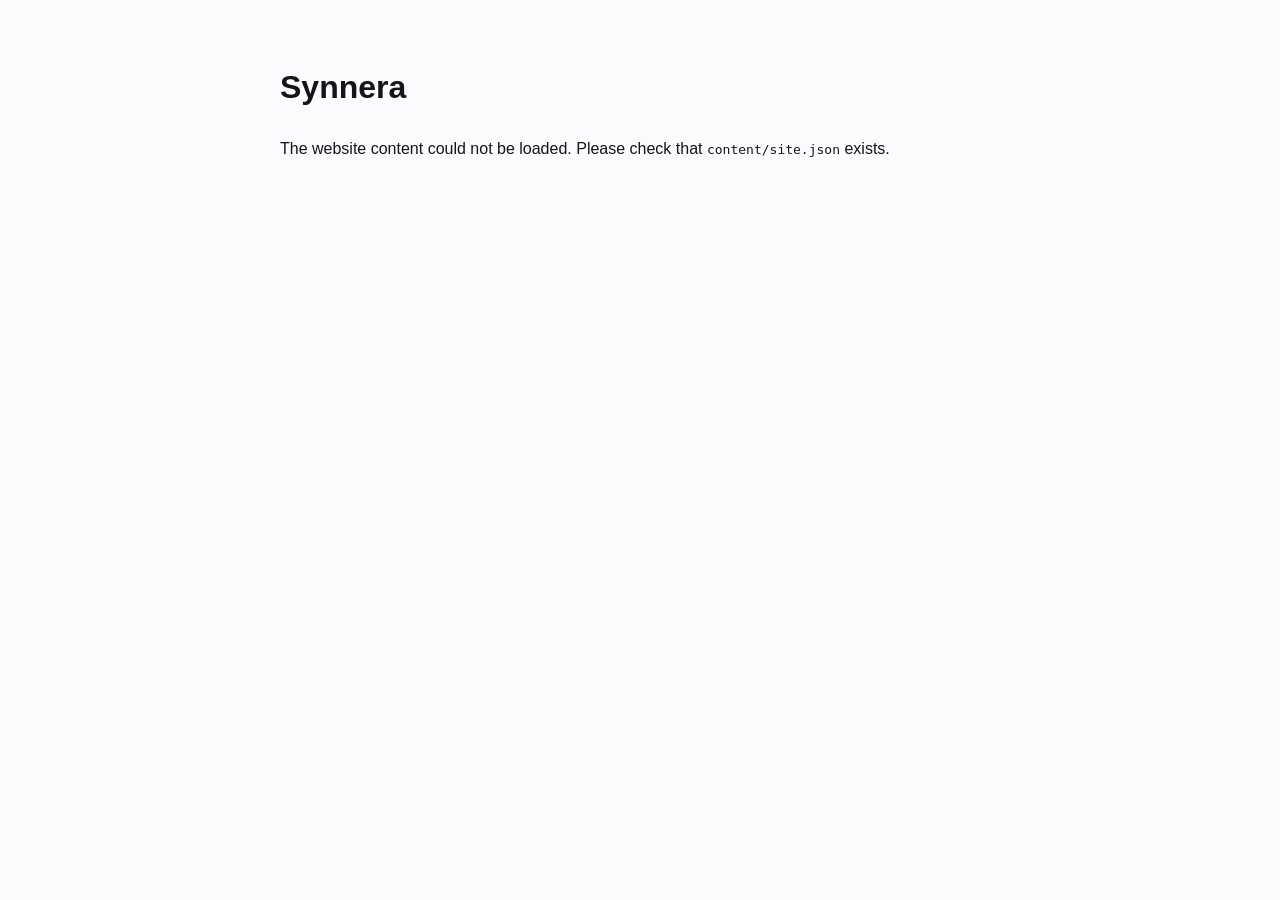
==== index.html @ 43e678e1 "Add files via upload" ====
<!doctype html>
<html lang="en">
<head>
  <meta charset="utf-8">
  <meta name="viewport" content="width=device-width,initial-scale=1">
  <meta name="theme-color" content="#330066">
  <meta name="description" content="Synnera Mattress LLP manufactures foam, memory foam, HR foam, latex, pocket spring and orthopedic mattresses in Rajkot, Gujarat.">
  <title>Synnera | Mattress Manufacturer in India</title>
  <link rel="icon" href="/assets/synnera-logo.png">
  <link rel="preconnect" href="https://fonts.googleapis.com">
  <link rel="preconnect" href="https://fonts.gstatic.com" crossorigin>
  <link href="https://fonts.googleapis.com/css2?family=DM+Sans:wght@400;500;600;700&family=Manrope:wght@500;600;700;800&display=swap" rel="stylesheet">
  <link rel="stylesheet" href="/styles.css">
</head>
<body>
  <div id="app">
    <div class="loading"><span></span><span></span><span></span></div>
  </div>
  <script src="/app.js"></script>
  <script>
    if (window.netlifyIdentity) {
      window.netlifyIdentity.on("init", function(user) {
        if (!user) {
          window.netlifyIdentity.on("login", function() {
            document.location.href = "/admin/";
          });
        }
      });
    }
  </script>
  <script src="https://identity.netlify.com/v1/netlify-identity-widget.js"></script>
</body>
</html>
---- styles.css ----
:root{--purple:#330066;--gold:#f4a126;--ink:#17131d;--muted:#6e6875;--paper:#fbfafc;--line:#e9e4ed;--white:#fff;--shadow:0 18px 60px rgba(31,14,52,.12);--radius:26px}
*{box-sizing:border-box}html{scroll-behavior:smooth}body{margin:0;background:var(--paper);color:var(--ink);font-family:"DM Sans",sans-serif;line-height:1.65}a{color:inherit;text-decoration:none}img{display:block;max-width:100%}.container{width:min(1180px,calc(100% - 40px));margin:auto}.loading{min-height:100vh;display:grid;place-content:center;grid-auto-flow:column;gap:8px}.loading span{width:8px;height:8px;border-radius:50%;background:var(--purple);animation:b 1s infinite alternate}.loading span:nth-child(2){animation-delay:.15s}.loading span:nth-child(3){animation-delay:.3s}@keyframes b{to{transform:translateY(-9px);opacity:.45}}
.nav{position:fixed;z-index:20;top:0;left:0;right:0;background:rgba(251,250,252,.78);backdrop-filter:blur(18px);border-bottom:1px solid rgba(51,0,102,.08)}.nav-inner{height:82px;display:flex;align-items:center;justify-content:space-between;gap:24px}.logo{width:176px;height:auto}.nav-links{display:flex;align-items:center;gap:27px;font-size:14px;font-weight:600}.nav-links a{color:#403946}.nav-links a:hover{color:var(--purple)}.nav-cta{background:var(--purple);color:#fff!important;padding:12px 18px;border-radius:999px}.menu{display:none;border:0;background:none;font-size:26px}
.hero{padding:150px 0 80px;position:relative;overflow:hidden;background:radial-gradient(circle at 78% 30%,rgba(244,161,38,.16),transparent 30%),linear-gradient(135deg,#fff 0%,#f7f2fb 100%)}.hero-grid{display:grid;grid-template-columns:1.02fr .98fr;gap:60px;align-items:center}.eyebrow{text-transform:uppercase;letter-spacing:.16em;font-size:12px;font-weight:800;color:var(--purple);margin-bottom:14px}.hero h1{font-family:Manrope,sans-serif;font-size:clamp(52px,7vw,88px);line-height:.98;letter-spacing:-.055em;margin:0 0 20px;color:var(--purple)}.hero h1::after{content:"";display:block;width:92px;height:5px;background:var(--gold);border-radius:5px;margin-top:24px}.hero h2{font-family:Manrope,sans-serif;font-size:clamp(20px,2.3vw,30px);line-height:1.25;margin:0 0 16px;max-width:600px}.lead{font-size:18px;color:var(--muted);max-width:620px}.actions{display:flex;gap:12px;flex-wrap:wrap;margin-top:30px}.btn{display:inline-flex;align-items:center;justify-content:center;padding:14px 21px;border-radius:999px;font-weight:700;border:1px solid transparent;transition:.2s}.btn-primary{background:var(--purple);color:white;box-shadow:0 12px 28px rgba(51,0,102,.2)}.btn-primary:hover{transform:translateY(-2px)}.btn-secondary{border-color:#d7cde0;background:#fff;color:var(--purple)}.hero-photo{position:relative;border-radius:34px;overflow:hidden;box-shadow:var(--shadow);min-height:560px}.hero-photo img{width:100%;height:560px;object-fit:cover}.hero-badge{position:absolute;bottom:24px;left:24px;background:rgba(255,255,255,.93);padding:16px 18px;border-radius:18px;box-shadow:0 10px 35px rgba(0,0,0,.12)}.hero-badge strong{display:block;color:var(--purple);font-family:Manrope,sans-serif}.hero-badge small{color:var(--muted)}
section{padding:105px 0}.section-head{max-width:780px;margin-bottom:45px}.section-head h2{font-family:Manrope,sans-serif;font-size:clamp(34px,4.2vw,56px);line-height:1.06;letter-spacing:-.04em;margin:0 0 16px}.section-head p{font-size:17px;color:var(--muted);margin:0}
.about{background:#fff}.about-grid{display:grid;grid-template-columns:.9fr 1.1fr;gap:65px;align-items:center}.about-photo{height:520px;border-radius:30px;overflow:hidden}.about-photo img{width:100%;height:100%;object-fit:cover}.stats{display:grid;grid-template-columns:repeat(2,1fr);gap:16px;margin-top:30px}.stat{padding:22px;border:1px solid var(--line);border-radius:20px;background:#fff}.stat strong{font:800 32px Manrope;color:var(--purple);display:block}.stat span{font-size:13px;color:var(--muted)}
.products{background:var(--paper)}.product-grid{display:grid;grid-template-columns:repeat(3,1fr);gap:22px}.product-card{background:#fff;border:1px solid var(--line);border-radius:26px;overflow:hidden;transition:.25s;box-shadow:0 6px 24px rgba(30,10,50,.03)}.product-card:hover{transform:translateY(-5px);box-shadow:var(--shadow)}.product-card img{width:100%;height:245px;object-fit:cover}.product-body{padding:24px}.pill{display:inline-flex;padding:6px 10px;border-radius:999px;background:#f2eafa;color:var(--purple);font-size:11px;font-weight:800;text-transform:uppercase;letter-spacing:.08em}.product-body h3{font:700 24px Manrope;margin:13px 0 9px}.product-body p{color:var(--muted);font-size:14px;margin:0 0 15px}.features{display:flex;flex-wrap:wrap;gap:7px}.features span{font-size:11px;border:1px solid var(--line);padding:6px 8px;border-radius:999px;color:#5b5360}
.manufacturing{background:#1a1021;color:#fff}.manufacturing .eyebrow{color:var(--gold)}.manufacturing .section-head p{color:#c6becb}.manufacturing-grid{display:grid;grid-template-columns:1fr .9fr;gap:55px;align-items:center}.factory-photo{border-radius:30px;overflow:hidden;min-height:520px}.factory-photo img{width:100%;height:520px;object-fit:cover}.steps{display:grid;gap:18px}.step{display:grid;grid-template-columns:55px 1fr;gap:18px;padding:18px 0;border-bottom:1px solid rgba(255,255,255,.13)}.step-num{color:var(--gold);font:800 18px Manrope}.step h3{font:700 20px Manrope;margin:0 0 4px}.step p{margin:0;color:#bfb6c6;font-size:14px}
.capabilities{background:linear-gradient(135deg,#f7f0fb,#fff)}.cap-grid{display:grid;grid-template-columns:.9fr 1.1fr;gap:55px;align-items:start}.cap-list{display:grid;grid-template-columns:repeat(2,1fr);gap:12px}.cap-item{background:#fff;border:1px solid var(--line);padding:19px;border-radius:17px;font-weight:700;color:#33283a}.cap-item::before{content:"✓";color:var(--gold);font-weight:900;margin-right:10px}
.why{background:#fff}.why-grid{display:grid;grid-template-columns:repeat(3,1fr);gap:18px}.why-card{padding:27px;border:1px solid var(--line);border-radius:22px}.why-icon{width:38px;height:38px;display:grid;place-items:center;border-radius:12px;background:#f1e7fa;color:var(--purple);font-weight:900}.why-card h3{font:700 19px Manrope;margin:16px 0 7px}.why-card p{font-size:14px;color:var(--muted);margin:0}
.contact{background:var(--purple);color:#fff}.contact-grid{display:grid;grid-template-columns:1fr .9fr;gap:60px;align-items:start}.contact .eyebrow{color:var(--gold)}.contact h2{font:800 clamp(38px,4.7vw,60px) Manrope;line-height:1.03;letter-spacing:-.04em;margin:0 0 18px}.contact-copy{color:#d5cbdc;font-size:17px}.contact-links{margin-top:28px;display:grid;gap:10px}.contact-links a{color:#fff;font-weight:600}.contact-links a:hover{color:var(--gold)}.form{background:#fff;color:var(--ink);padding:28px;border-radius:25px}.form h3{font:700 24px Manrope;margin:0 0 20px}.field{display:grid;gap:7px;margin-bottom:15px}.field label{font-size:12px;font-weight:800;color:#4b4250}.field input,.field textarea{font:inherit;border:1px solid #ddd5e3;border-radius:12px;padding:12px 13px;outline:none}.field input:focus,.field textarea:focus{border-color:var(--purple);box-shadow:0 0 0 3px rgba(51,0,102,.08)}.field textarea{min-height:120px;resize:vertical}.form button{width:100%;border:0;cursor:pointer}
footer{background:#120b17;color:#aaa1ad;padding:28px 0}.footer-inner{display:flex;justify-content:space-between;gap:20px;align-items:center;font-size:12px}.footer-inner strong{color:#fff}
@media(max-width:900px){.nav-links{display:none}.menu{display:block}.hero-grid,.about-grid,.manufacturing-grid,.cap-grid,.contact-grid{grid-template-columns:1fr}.hero{padding-top:125px}.hero-photo,.hero-photo img{min-height:420px;height:420px}.about-photo,.factory-photo,.factory-photo img{height:390px;min-height:390px}.product-grid{grid-template-columns:repeat(2,1fr)}.why-grid{grid-template-columns:repeat(2,1fr)}}
@media(max-width:620px){.container{width:min(100% - 28px,1180px)}section{padding:75px 0}.hero h1{font-size:52px}.hero-grid{gap:34px}.product-grid,.why-grid,.cap-list,.stats{grid-template-columns:1fr}.product-card img{height:220px}.footer-inner{flex-direction:column;align-items:flex-start}.logo{width:145px}}
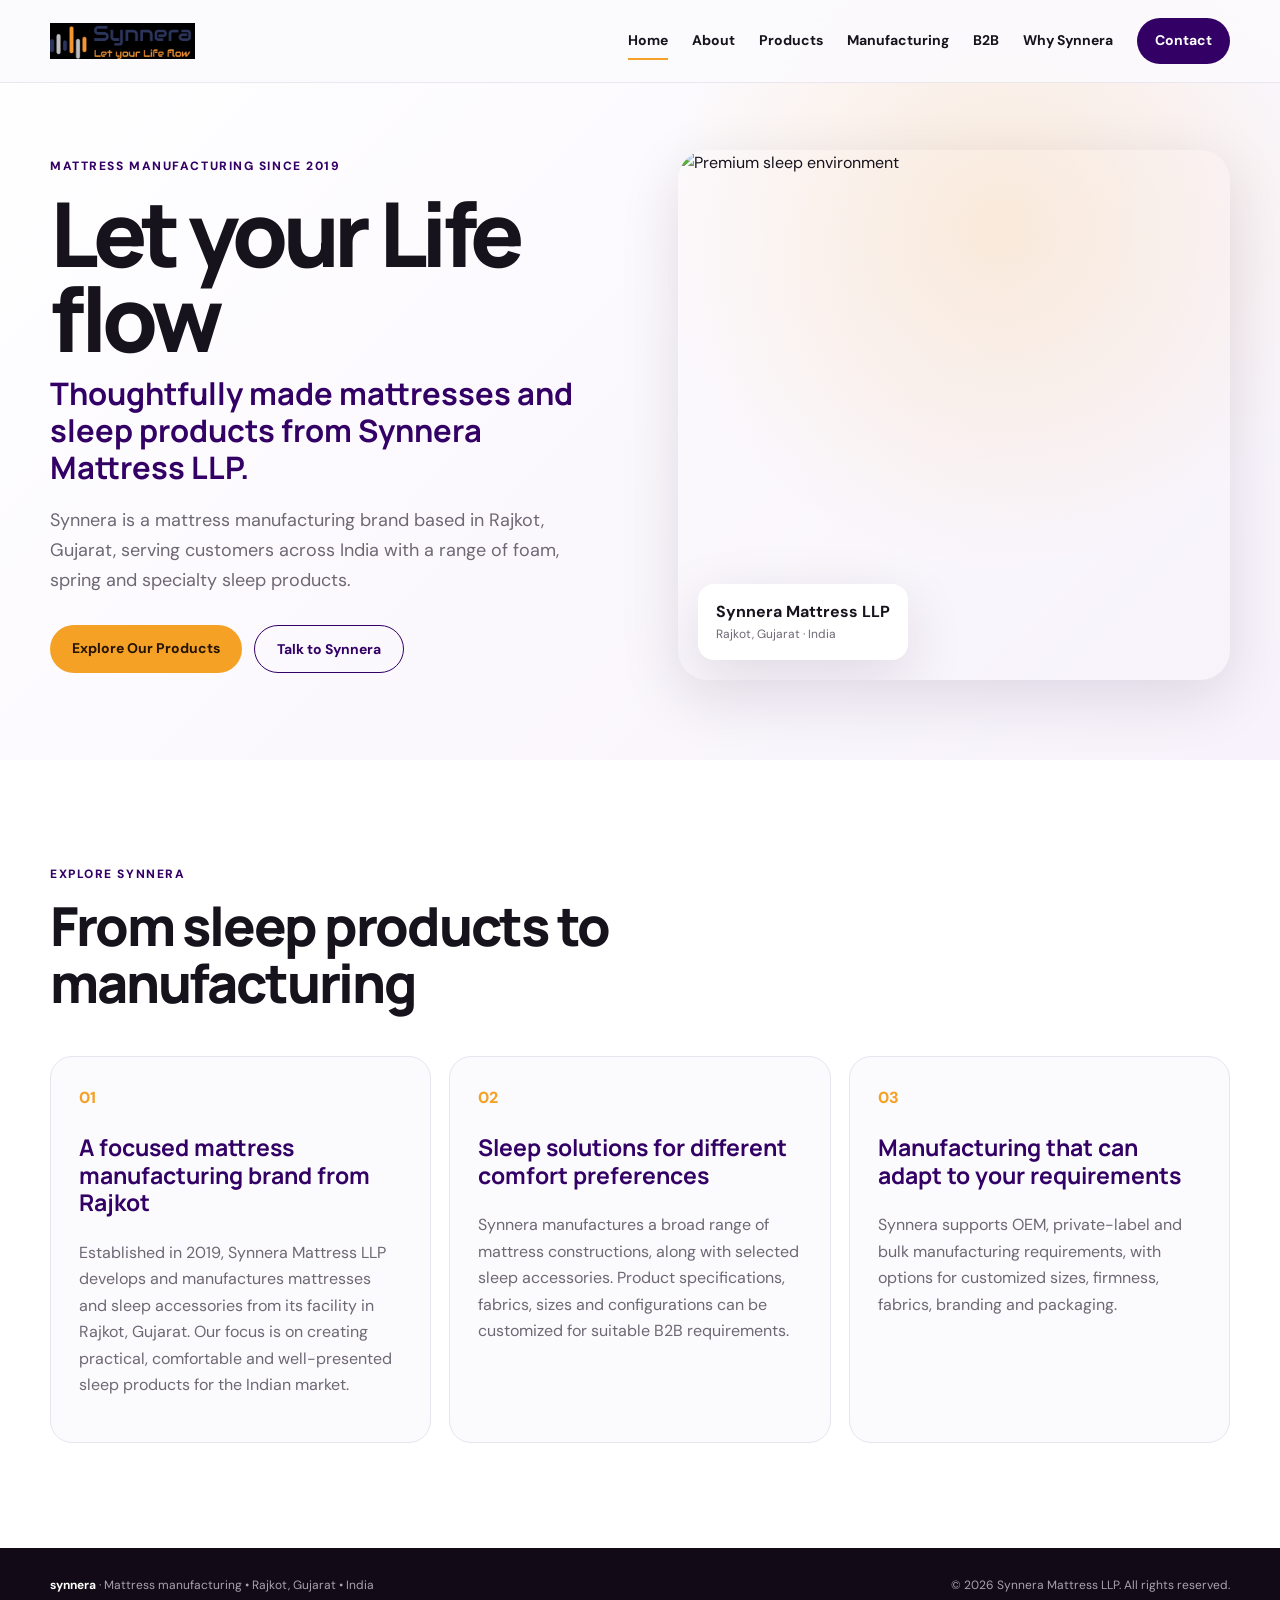
==== commit 36e6f5ad: "Convert Synnera site to multi-page navigation with responsive mobile menu" ====
--- a/index.html
+++ b/index.html
@@ -13,21 +13,11 @@
   <link rel="stylesheet" href="/styles.css">
 </head>
 <body>
-  <div id="app">
-    <div class="loading"><span></span><span></span><span></span></div>
-  </div>
+  <div id="app"><div class="loading"><span></span><span></span><span></span></div></div>
   <script src="/app.js"></script>
+  <script src="https://identity.netlify.com/v1/netlify-identity-widget.js"></script>
   <script>
-    if (window.netlifyIdentity) {
-      window.netlifyIdentity.on("init", function(user) {
-        if (!user) {
-          window.netlifyIdentity.on("login", function() {
-            document.location.href = "/admin/";
-          });
-        }
-      });
-    }
+    if (window.netlifyIdentity) window.netlifyIdentity.on('login', function () { document.location.href = '/admin/'; });
   </script>
-  <script src="https://identity.netlify.com/v1/netlify-identity-widget.js"></script>
 </body>
 </html>
--- a/styles.css
+++ b/styles.css
@@ -1,15 +1,4 @@
-
-:root{--purple:#330066;--gold:#f4a126;--ink:#17131d;--muted:#6e6875;--paper:#fbfafc;--line:#e9e4ed;--white:#fff;--shadow:0 18px 60px rgba(31,14,52,.12);--radius:26px}
-*{box-sizing:border-box}html{scroll-behavior:smooth}body{margin:0;background:var(--paper);color:var(--ink);font-family:"DM Sans",sans-serif;line-height:1.65}a{color:inherit;text-decoration:none}img{display:block;max-width:100%}.container{width:min(1180px,calc(100% - 40px));margin:auto}.loading{min-height:100vh;display:grid;place-content:center;grid-auto-flow:column;gap:8px}.loading span{width:8px;height:8px;border-radius:50%;background:var(--purple);animation:b 1s infinite alternate}.loading span:nth-child(2){animation-delay:.15s}.loading span:nth-child(3){animation-delay:.3s}@keyframes b{to{transform:translateY(-9px);opacity:.45}}
-.nav{position:fixed;z-index:20;top:0;left:0;right:0;background:rgba(251,250,252,.78);backdrop-filter:blur(18px);border-bottom:1px solid rgba(51,0,102,.08)}.nav-inner{height:82px;display:flex;align-items:center;justify-content:space-between;gap:24px}.logo{width:176px;height:auto}.nav-links{display:flex;align-items:center;gap:27px;font-size:14px;font-weight:600}.nav-links a{color:#403946}.nav-links a:hover{color:var(--purple)}.nav-cta{background:var(--purple);color:#fff!important;padding:12px 18px;border-radius:999px}.menu{display:none;border:0;background:none;font-size:26px}
-.hero{padding:150px 0 80px;position:relative;overflow:hidden;background:radial-gradient(circle at 78% 30%,rgba(244,161,38,.16),transparent 30%),linear-gradient(135deg,#fff 0%,#f7f2fb 100%)}.hero-grid{display:grid;grid-template-columns:1.02fr .98fr;gap:60px;align-items:center}.eyebrow{text-transform:uppercase;letter-spacing:.16em;font-size:12px;font-weight:800;color:var(--purple);margin-bottom:14px}.hero h1{font-family:Manrope,sans-serif;font-size:clamp(52px,7vw,88px);line-height:.98;letter-spacing:-.055em;margin:0 0 20px;color:var(--purple)}.hero h1::after{content:"";display:block;width:92px;height:5px;background:var(--gold);border-radius:5px;margin-top:24px}.hero h2{font-family:Manrope,sans-serif;font-size:clamp(20px,2.3vw,30px);line-height:1.25;margin:0 0 16px;max-width:600px}.lead{font-size:18px;color:var(--muted);max-width:620px}.actions{display:flex;gap:12px;flex-wrap:wrap;margin-top:30px}.btn{display:inline-flex;align-items:center;justify-content:center;padding:14px 21px;border-radius:999px;font-weight:700;border:1px solid transparent;transition:.2s}.btn-primary{background:var(--purple);color:white;box-shadow:0 12px 28px rgba(51,0,102,.2)}.btn-primary:hover{transform:translateY(-2px)}.btn-secondary{border-color:#d7cde0;background:#fff;color:var(--purple)}.hero-photo{position:relative;border-radius:34px;overflow:hidden;box-shadow:var(--shadow);min-height:560px}.hero-photo img{width:100%;height:560px;object-fit:cover}.hero-badge{position:absolute;bottom:24px;left:24px;background:rgba(255,255,255,.93);padding:16px 18px;border-radius:18px;box-shadow:0 10px 35px rgba(0,0,0,.12)}.hero-badge strong{display:block;color:var(--purple);font-family:Manrope,sans-serif}.hero-badge small{color:var(--muted)}
-section{padding:105px 0}.section-head{max-width:780px;margin-bottom:45px}.section-head h2{font-family:Manrope,sans-serif;font-size:clamp(34px,4.2vw,56px);line-height:1.06;letter-spacing:-.04em;margin:0 0 16px}.section-head p{font-size:17px;color:var(--muted);margin:0}
-.about{background:#fff}.about-grid{display:grid;grid-template-columns:.9fr 1.1fr;gap:65px;align-items:center}.about-photo{height:520px;border-radius:30px;overflow:hidden}.about-photo img{width:100%;height:100%;object-fit:cover}.stats{display:grid;grid-template-columns:repeat(2,1fr);gap:16px;margin-top:30px}.stat{padding:22px;border:1px solid var(--line);border-radius:20px;background:#fff}.stat strong{font:800 32px Manrope;color:var(--purple);display:block}.stat span{font-size:13px;color:var(--muted)}
-.products{background:var(--paper)}.product-grid{display:grid;grid-template-columns:repeat(3,1fr);gap:22px}.product-card{background:#fff;border:1px solid var(--line);border-radius:26px;overflow:hidden;transition:.25s;box-shadow:0 6px 24px rgba(30,10,50,.03)}.product-card:hover{transform:translateY(-5px);box-shadow:var(--shadow)}.product-card img{width:100%;height:245px;object-fit:cover}.product-body{padding:24px}.pill{display:inline-flex;padding:6px 10px;border-radius:999px;background:#f2eafa;color:var(--purple);font-size:11px;font-weight:800;text-transform:uppercase;letter-spacing:.08em}.product-body h3{font:700 24px Manrope;margin:13px 0 9px}.product-body p{color:var(--muted);font-size:14px;margin:0 0 15px}.features{display:flex;flex-wrap:wrap;gap:7px}.features span{font-size:11px;border:1px solid var(--line);padding:6px 8px;border-radius:999px;color:#5b5360}
-.manufacturing{background:#1a1021;color:#fff}.manufacturing .eyebrow{color:var(--gold)}.manufacturing .section-head p{color:#c6becb}.manufacturing-grid{display:grid;grid-template-columns:1fr .9fr;gap:55px;align-items:center}.factory-photo{border-radius:30px;overflow:hidden;min-height:520px}.factory-photo img{width:100%;height:520px;object-fit:cover}.steps{display:grid;gap:18px}.step{display:grid;grid-template-columns:55px 1fr;gap:18px;padding:18px 0;border-bottom:1px solid rgba(255,255,255,.13)}.step-num{color:var(--gold);font:800 18px Manrope}.step h3{font:700 20px Manrope;margin:0 0 4px}.step p{margin:0;color:#bfb6c6;font-size:14px}
-.capabilities{background:linear-gradient(135deg,#f7f0fb,#fff)}.cap-grid{display:grid;grid-template-columns:.9fr 1.1fr;gap:55px;align-items:start}.cap-list{display:grid;grid-template-columns:repeat(2,1fr);gap:12px}.cap-item{background:#fff;border:1px solid var(--line);padding:19px;border-radius:17px;font-weight:700;color:#33283a}.cap-item::before{content:"✓";color:var(--gold);font-weight:900;margin-right:10px}
-.why{background:#fff}.why-grid{display:grid;grid-template-columns:repeat(3,1fr);gap:18px}.why-card{padding:27px;border:1px solid var(--line);border-radius:22px}.why-icon{width:38px;height:38px;display:grid;place-items:center;border-radius:12px;background:#f1e7fa;color:var(--purple);font-weight:900}.why-card h3{font:700 19px Manrope;margin:16px 0 7px}.why-card p{font-size:14px;color:var(--muted);margin:0}
-.contact{background:var(--purple);color:#fff}.contact-grid{display:grid;grid-template-columns:1fr .9fr;gap:60px;align-items:start}.contact .eyebrow{color:var(--gold)}.contact h2{font:800 clamp(38px,4.7vw,60px) Manrope;line-height:1.03;letter-spacing:-.04em;margin:0 0 18px}.contact-copy{color:#d5cbdc;font-size:17px}.contact-links{margin-top:28px;display:grid;gap:10px}.contact-links a{color:#fff;font-weight:600}.contact-links a:hover{color:var(--gold)}.form{background:#fff;color:var(--ink);padding:28px;border-radius:25px}.form h3{font:700 24px Manrope;margin:0 0 20px}.field{display:grid;gap:7px;margin-bottom:15px}.field label{font-size:12px;font-weight:800;color:#4b4250}.field input,.field textarea{font:inherit;border:1px solid #ddd5e3;border-radius:12px;padding:12px 13px;outline:none}.field input:focus,.field textarea:focus{border-color:var(--purple);box-shadow:0 0 0 3px rgba(51,0,102,.08)}.field textarea{min-height:120px;resize:vertical}.form button{width:100%;border:0;cursor:pointer}
-footer{background:#120b17;color:#aaa1ad;padding:28px 0}.footer-inner{display:flex;justify-content:space-between;gap:20px;align-items:center;font-size:12px}.footer-inner strong{color:#fff}
-@media(max-width:900px){.nav-links{display:none}.menu{display:block}.hero-grid,.about-grid,.manufacturing-grid,.cap-grid,.contact-grid{grid-template-columns:1fr}.hero{padding-top:125px}.hero-photo,.hero-photo img{min-height:420px;height:420px}.about-photo,.factory-photo,.factory-photo img{height:390px;min-height:390px}.product-grid{grid-template-columns:repeat(2,1fr)}.why-grid{grid-template-columns:repeat(2,1fr)}}
-@media(max-width:620px){.container{width:min(100% - 28px,1180px)}section{padding:75px 0}.hero h1{font-size:52px}.hero-grid{gap:34px}.product-grid,.why-grid,.cap-list,.stats{grid-template-columns:1fr}.product-card img{height:220px}.footer-inner{flex-direction:column;align-items:flex-start}.logo{width:145px}}
+ :root{--purple:#330066;--gold:#f4a126;--ink:#17131d;--muted:#6e6875;--paper:#fbfafc;--line:#e9e4ed;--white:#fff;--shadow:0 18px 60px rgba(31,14,52,.12);--radius:26px}
+*{box-sizing:border-box}html{scroll-behavior:smooth}body{margin:0;background:var(--paper);color:var(--ink);font-family:"DM Sans",sans-serif;line-height:1.65}a{color:inherit;text-decoration:none}img{max-width:100%;display:block}.container{width:min(1180px,calc(100% - 48px));margin:auto}.nav{position:fixed;z-index:20;top:0;left:0;right:0;background:rgba(251,250,252,.9);backdrop-filter:blur(18px);border-bottom:1px solid rgba(51,0,102,.08)}.nav-inner{height:82px;display:flex;align-items:center;justify-content:space-between}.brand-link{display:block}.logo{width:145px;max-height:55px;object-fit:contain}.nav-links{display:flex;align-items:center;gap:24px;font-size:14px;font-weight:700}.nav-links a{padding:9px 0;position:relative}.nav-links a:after{content:"";position:absolute;left:0;right:100%;bottom:2px;height:2px;background:var(--gold);transition:right .2s}.nav-links a:hover:after,.nav-links a.active:after{right:0}.nav-links .nav-cta{color:#fff;background:var(--purple);border-radius:99px;padding:11px 18px}.nav-links .nav-cta:after{display:none}.menu{display:none;border:0;background:none;padding:10px;cursor:pointer}.menu span{display:block;width:24px;height:2px;background:var(--purple);margin:5px 0;transition:.2s}.menu.is-open span:first-child{transform:translateY(7px) rotate(45deg)}.menu.is-open span:nth-child(2){opacity:0}.menu.is-open span:last-child{transform:translateY(-7px) rotate(-45deg)}.hero{padding:150px 0 80px;position:relative;overflow:hidden;background:radial-gradient(circle at 78% 30%,rgba(244,161,38,.16),transparent 30%),linear-gradient(135deg,#fff 0%,#f7f2fb 100%)}.hero-grid{display:grid;grid-template-columns:1fr 1fr;gap:75px;align-items:center}.eyebrow{color:var(--purple);font-weight:800;text-transform:uppercase;letter-spacing:.13em;font-size:12px}.hero h1{font:800 clamp(52px,7vw,92px)/.94 Manrope,sans-serif;letter-spacing:-.06em;margin:15px 0}.hero h2{font:700 clamp(20px,2.5vw,31px)/1.2 Manrope,sans-serif;margin:0 0 20px;color:var(--purple)}.lead{font-size:18px;max-width:620px;color:var(--muted)}.actions{display:flex;flex-wrap:wrap;gap:12px;margin-top:30px}.btn{border:0;border-radius:99px;padding:14px 22px;font:700 14px "DM Sans",sans-serif;display:inline-block;cursor:pointer}.btn-primary{background:var(--gold);color:#241300}.btn-secondary{border:1px solid var(--purple);color:var(--purple)}.hero-photo,.about-photo,.factory-photo{border-radius:30px;overflow:hidden;position:relative;box-shadow:var(--shadow)}.hero-photo{min-height:530px}.hero-photo img,.about-photo img,.factory-photo img{width:100%;height:100%;object-fit:cover}.hero-badge{position:absolute;left:20px;bottom:20px;background:#fff;padding:15px 18px;border-radius:16px;box-shadow:var(--shadow)}.hero-badge strong,.hero-badge small{display:block}.hero-badge small{color:var(--muted);font-size:12px}.home-links,.about,.products,.capabilities,.why{padding:105px 0}.home-links{background:#fff}.section-head{max-width:780px;margin-bottom:45px}.section-head h2,.page-intro h2{font:800 clamp(34px,4.2vw,56px)/1.06 Manrope,sans-serif;letter-spacing:-.04em;margin:12px 0 16px}.section-head p{color:var(--muted);font-size:17px}.link-grid{display:grid;grid-template-columns:repeat(3,1fr);gap:18px}.link-grid a{border:1px solid var(--line);border-radius:22px;padding:28px;background:var(--paper);transition:transform .2s,box-shadow .2s}.link-grid a:hover{transform:translateY(-4px);box-shadow:var(--shadow)}.link-grid span,.why-icon{color:var(--gold);font-weight:800}.link-grid h3{font:700 23px/1.2 Manrope,sans-serif;color:var(--purple)}.link-grid p{color:var(--muted)}.page-intro{padding:165px 0 75px;background:linear-gradient(135deg,#fff,#f7f2fb)}.page-intro .section-head{margin:0;max-width:850px}.about{background:#fff}.about-grid{display:grid;grid-template-columns:.9fr 1.1fr;gap:65px;align-items:center}.about-photo{height:520px}.stats{display:grid;grid-template-columns:repeat(4,1fr);gap:12px;margin-top:30px}.stat{padding-top:18px;border-top:2px solid var(--gold)}.stat strong{display:block;color:var(--purple);font:800 28px Manrope,sans-serif}.stat span{font-size:12px;color:var(--muted)}.products{background:var(--paper)}.product-grid{display:grid;grid-template-columns:repeat(3,1fr);gap:22px}.product-card{background:#fff;border:1px solid var(--line);border-radius:26px;overflow:hidden}.product-card>img{height:230px;width:100%;object-fit:cover}.product-body{padding:22px}.pill{font-size:11px;color:var(--purple);font-weight:800;text-transform:uppercase;letter-spacing:.1em}.product-body h3{font:700 22px/1.2 Manrope,sans-serif;margin:9px 0}.product-body p,.step p,.why-card p{color:var(--muted)}.features{display:flex;flex-wrap:wrap;gap:7px}.features span{background:#f3edf8;border-radius:99px;padding:5px 9px;font-size:11px}.manufacturing{padding:105px 0;background:#1a1021;color:#fff}.manufacturing .eyebrow{color:var(--gold)}.manufacturing .section-head p{color:#c6becb}.manufacturing-grid{display:grid;grid-template-columns:1fr .9fr;gap:60px;align-items:center}.steps{display:grid;gap:18px}.step{display:flex;gap:16px}.step-num{color:var(--gold);font-weight:800;font-size:13px;min-width:28px}.step h3{margin:0;font:700 20px Manrope,sans-serif}.step p{margin:5px 0}.factory-photo{height:560px}.capabilities{background:linear-gradient(135deg,#f7f0fb,#fff)}.cap-grid{display:grid;grid-template-columns:.9fr 1.1fr;gap:55px;align-items:start}.cap-list{display:grid;grid-template-columns:repeat(2,1fr);gap:12px}.cap-item{padding:19px 20px;background:#fff;border:1px solid var(--line);border-radius:14px;font-weight:700;color:var(--purple)}.why{background:#fff}.why-grid{display:grid;grid-template-columns:repeat(3,1fr);gap:18px}.why-card{padding:27px;border:1px solid var(--line);border-radius:22px}.why-icon{font-size:18px}.why-card h3{font:700 20px Manrope,sans-serif}.contact{padding:105px 0;background:var(--purple);color:#fff}.contact .eyebrow{color:var(--gold)}.contact h2{font:800 clamp(38px,4vw,58px)/1.05 Manrope,sans-serif;letter-spacing:-.04em}.contact-copy{color:#ddd2e2;max-width:560px}.contact-grid{display:grid;grid-template-columns:1fr .9fr;gap:60px;align-items:start}.contact-links{display:grid;gap:10px;margin-top:28px}.contact-links a{color:#fff}.form{background:#fff;color:var(--ink);padding:30px;border-radius:24px}.form h3{font:700 24px Manrope,sans-serif;margin-top:0}.field{display:grid;gap:5px;margin:13px 0}.field label{font-size:12px;font-weight:700}.field input,.field textarea{border:1px solid var(--line);border-radius:10px;padding:12px;font:inherit}.field textarea{min-height:110px;resize:vertical}.form-note{font-size:11px;color:#777;margin:12px 0 0}.hidden{display:none}footer{background:#120b17;color:#aaa1ad;padding:28px 0}.footer-inner{display:flex;justify-content:space-between;gap:20px;align-items:center;font-size:12px}.footer-inner strong{color:#fff}.loading{padding:140px;text-align:center}.loading span{display:inline-block;width:8px;height:8px;background:var(--gold);border-radius:50%;margin:4px;animation:b 1s infinite alternate}.loading span:nth-child(2){animation-delay:.2s}.loading span:nth-child(3){animation-delay:.4s}@keyframes b{to{transform:translateY(-8px)}}.error{font-family:Arial;padding:40px;max-width:800px;margin:auto}
+@media(max-width:900px){.container{width:min(100% - 36px,1180px)}.menu{display:block}.nav-links{display:none;position:absolute;top:82px;left:0;right:0;padding:14px 18px 22px;background:rgba(251,250,252,.98);border-bottom:1px solid var(--line);box-shadow:0 16px 30px rgba(31,14,52,.1);flex-direction:column;align-items:stretch;gap:4px}.nav-links.mobile-open{display:flex}.nav-links a{padding:12px 4px}.nav-links .nav-cta{padding:12px 15px;text-align:center;margin-top:5px}.hero{padding-top:130px}.hero-grid,.about-grid,.manufacturing-grid,.cap-grid,.contact-grid{grid-template-columns:1fr}.hero-photo{min-height:420px}.factory-photo{height:400px}.product-grid{grid-template-columns:repeat(2,1fr)}.why-grid{grid-template-columns:repeat(2,1fr)}}
+@media(max-width:620px){.container{width:min(100% - 28px,1180px)}.hero h1{font-size:52px}.hero-grid{gap:34px}.home-links,.about,.products,.capabilities,.why,.manufacturing,.contact{padding:75px 0}.page-intro{padding:135px 0 55px}.product-grid,.why-grid,.link-grid,.cap-list{grid-template-columns:1fr}.stats{grid-template-columns:repeat(2,1fr)}.hero-photo{min-height:330px}.about-photo{height:360px}.factory-photo{height:300px}.footer-inner{align-items:flex-start;flex-direction:column}.logo{width:125px}}
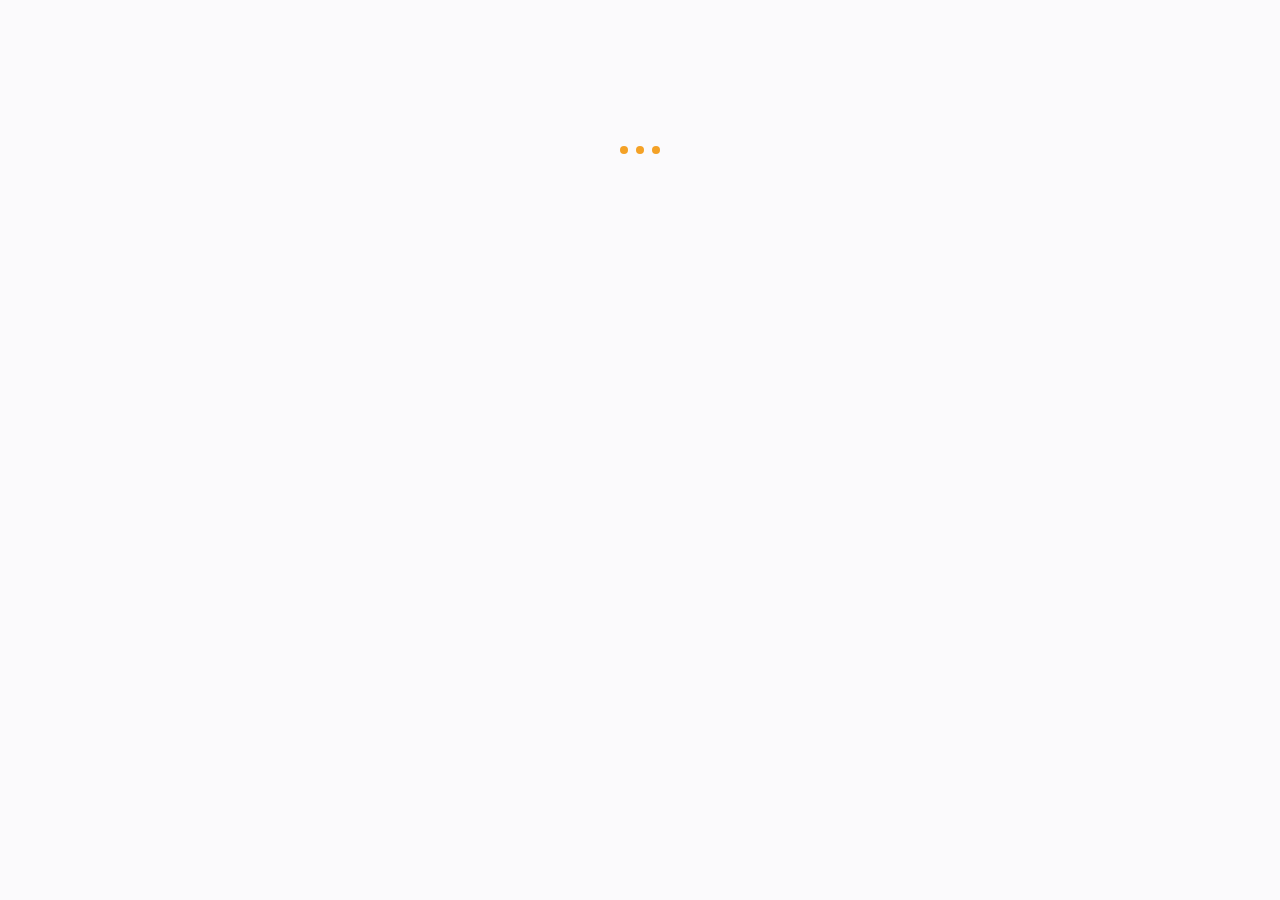
==== commit 7d81f282: "Switch Synnera logo references from PNG to SVG asset and update favicon usage" ====
--- a/index.html
+++ b/index.html
@@ -6,7 +6,7 @@
   <meta name="theme-color" content="#330066">
   <meta name="description" content="Synnera Mattress LLP manufactures foam, memory foam, HR foam, latex, pocket spring and orthopedic mattresses in Rajkot, Gujarat.">
   <title>Synnera | Mattress Manufacturer in India</title>
-  <link rel="icon" href="/assets/synnera-logo.png">
+  <link rel="icon" type="image/svg+xml" href="/assets/synnera-logo.svg">
   <link rel="preconnect" href="https://fonts.googleapis.com">
   <link rel="preconnect" href="https://fonts.gstatic.com" crossorigin>
   <link href="https://fonts.googleapis.com/css2?family=DM+Sans:wght@400;500;600;700&family=Manrope:wght@500;600;700;800&display=swap" rel="stylesheet">
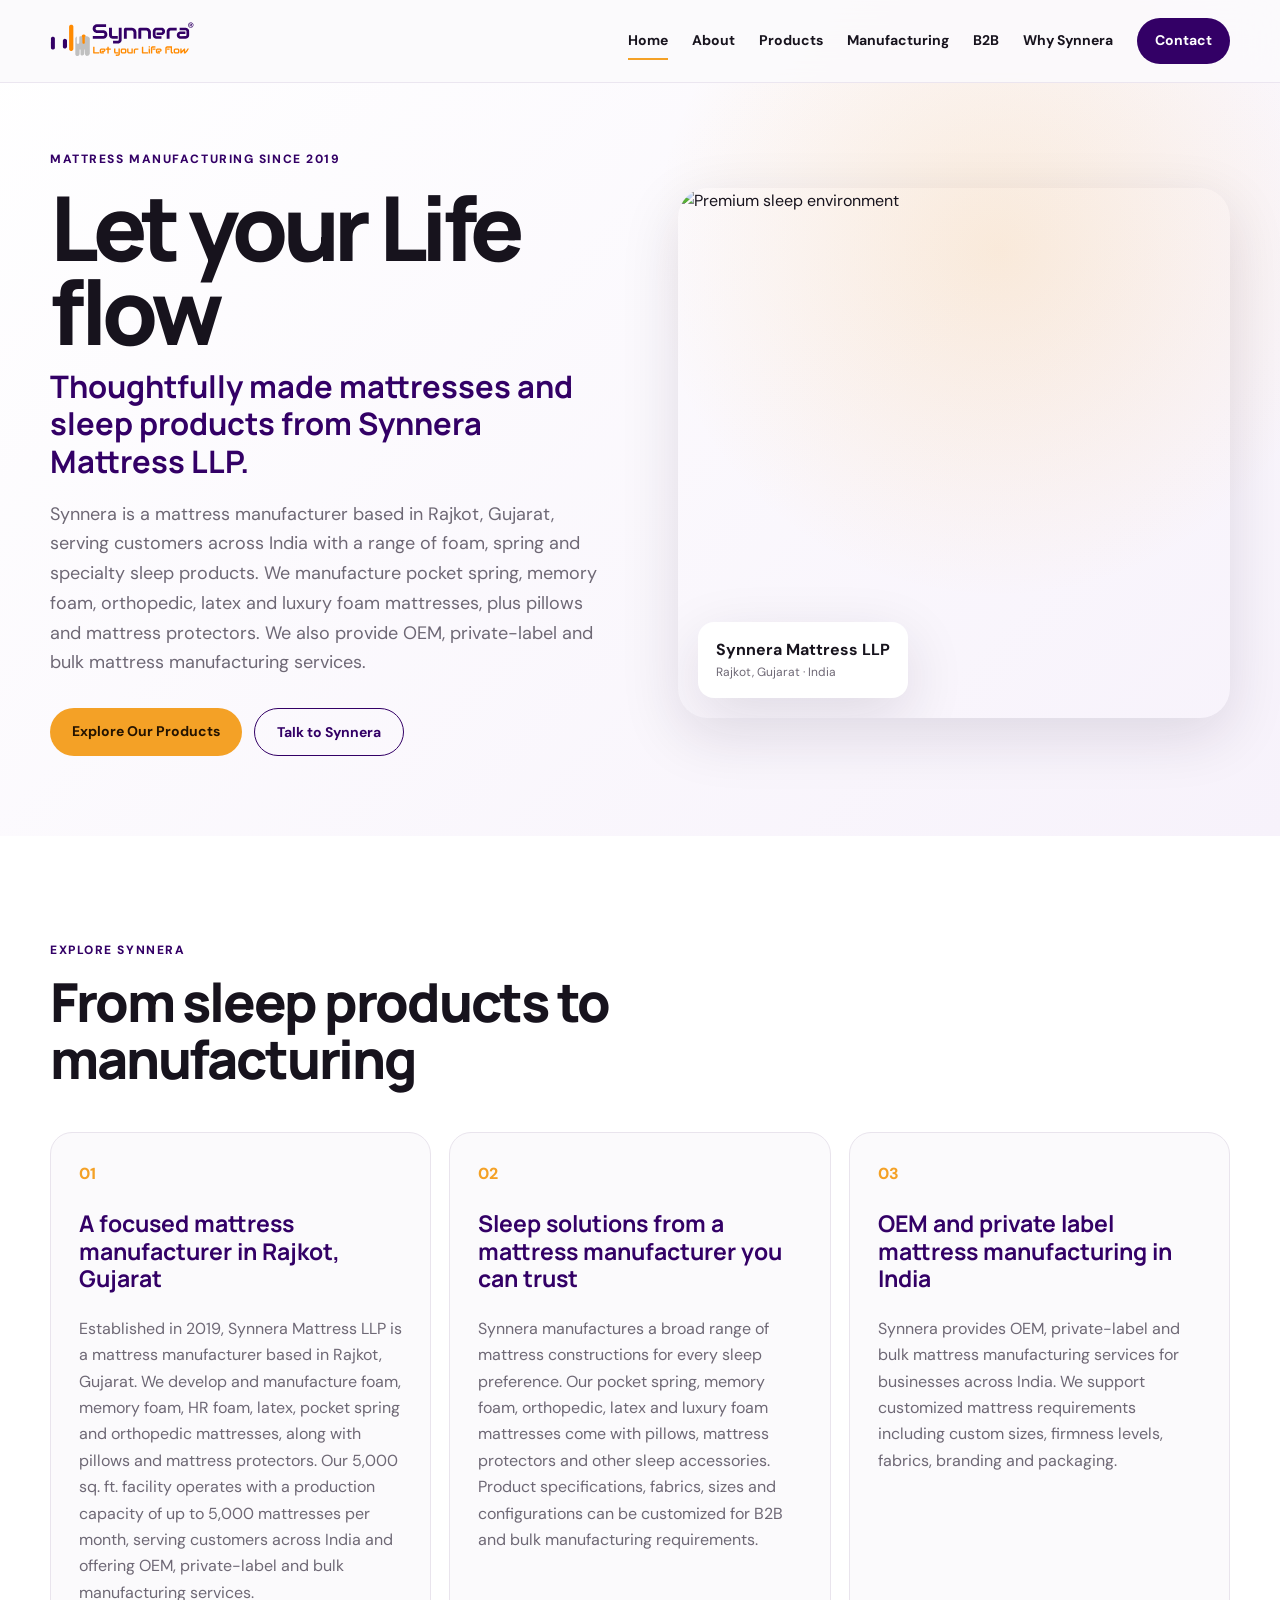
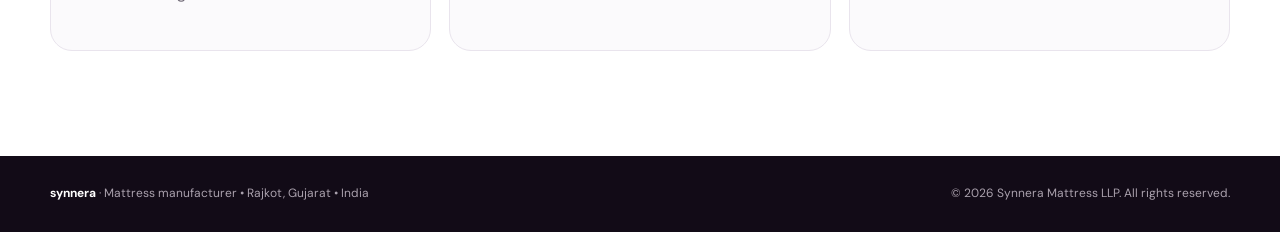
==== commit c2c92795: "Improve technical and on-page SEO for Synnera website" ====
--- a/index.html
+++ b/index.html
@@ -4,13 +4,54 @@
   <meta charset="utf-8">
   <meta name="viewport" content="width=device-width,initial-scale=1">
   <meta name="theme-color" content="#330066">
-  <meta name="description" content="Synnera Mattress LLP manufactures foam, memory foam, HR foam, latex, pocket spring and orthopedic mattresses in Rajkot, Gujarat.">
   <title>Synnera | Mattress Manufacturer in India</title>
+  <meta name="description" content="Synnera Mattress LLP is a mattress manufacturer in Rajkot, Gujarat, offering foam, memory foam, HR foam, latex, pocket spring and orthopedic mattresses, with OEM, private-label and bulk manufacturing capabilities.">
+  <meta name="robots" content="index, follow">
+  <link rel="canonical" href="https://synnera.com/">
+  <meta property="og:title" content="Synnera | Mattress Manufacturer in India">
+  <meta property="og:description" content="Synnera Mattress LLP is a mattress manufacturer in Rajkot, Gujarat, offering foam, memory foam, HR foam, latex, pocket spring and orthopedic mattresses.">
+  <meta property="og:url" content="https://synnera.com/">
+  <meta property="og:type" content="website">
+  <meta property="og:site_name" content="Synnera">
+  <meta property="og:image" content="https://synnera.com/assets/synnera-logo.svg">
+  <meta name="twitter:card" content="summary_large_image">
+  <meta name="twitter:title" content="Synnera | Mattress Manufacturer in India">
+  <meta name="twitter:description" content="Synnera Mattress LLP is a mattress manufacturer in Rajkot, Gujarat, offering foam, memory foam, HR foam, latex, pocket spring and orthopedic mattresses.">
+  <meta name="twitter:image" content="https://synnera.com/assets/synnera-logo.svg">
   <link rel="icon" type="image/svg+xml" href="/assets/synnera-logo.svg">
   <link rel="preconnect" href="https://fonts.googleapis.com">
   <link rel="preconnect" href="https://fonts.gstatic.com" crossorigin>
   <link href="https://fonts.googleapis.com/css2?family=DM+Sans:wght@400;500;600;700&family=Manrope:wght@500;600;700;800&display=swap" rel="stylesheet">
   <link rel="stylesheet" href="/styles.css">
+  <script type="application/ld+json">
+  {
+    "@context": "https://schema.org",
+    "@type": "Organization",
+    "name": "Synnera",
+    "legalName": "Synnera Mattress LLP",
+    "url": "https://synnera.com",
+    "logo": "https://synnera.com/assets/synnera-logo.svg",
+    "telephone": "+918866670222",
+    "email": "synnera@outlook.com",
+    "address": {
+      "@type": "PostalAddress",
+      "streetAddress": "Plot 9, Jay Industrial, Near Ramdev Plastic, Village-Lothada",
+      "addressLocality": "Rajkot",
+      "addressRegion": "Gujarat",
+      "postalCode": "360024",
+      "addressCountry": "IN"
+    },
+    "founded": "2019",
+    "foundingDate": "2019",
+    "sameAs": [
+      "https://instagram.com/synnera_in",
+      "https://facebook.com/synnera.in",
+      "https://www.youtube.com/@synnera",
+      "https://twitter.com/synnera_in"
+    ],
+    "description": "Synnera is a mattress manufacturer in Rajkot, Gujarat offering foam, memory foam, HR foam, latex, pocket spring and orthopedic mattresses, with OEM, private-label and bulk manufacturing services."
+  }
+  </script>
 </head>
 <body>
   <div id="app"><div class="loading"><span></span><span></span><span></span></div></div>
@@ -20,4 +61,4 @@
     if (window.netlifyIdentity) window.netlifyIdentity.on('login', function () { document.location.href = '/admin/'; });
   </script>
 </body>
-</html>
+</html>
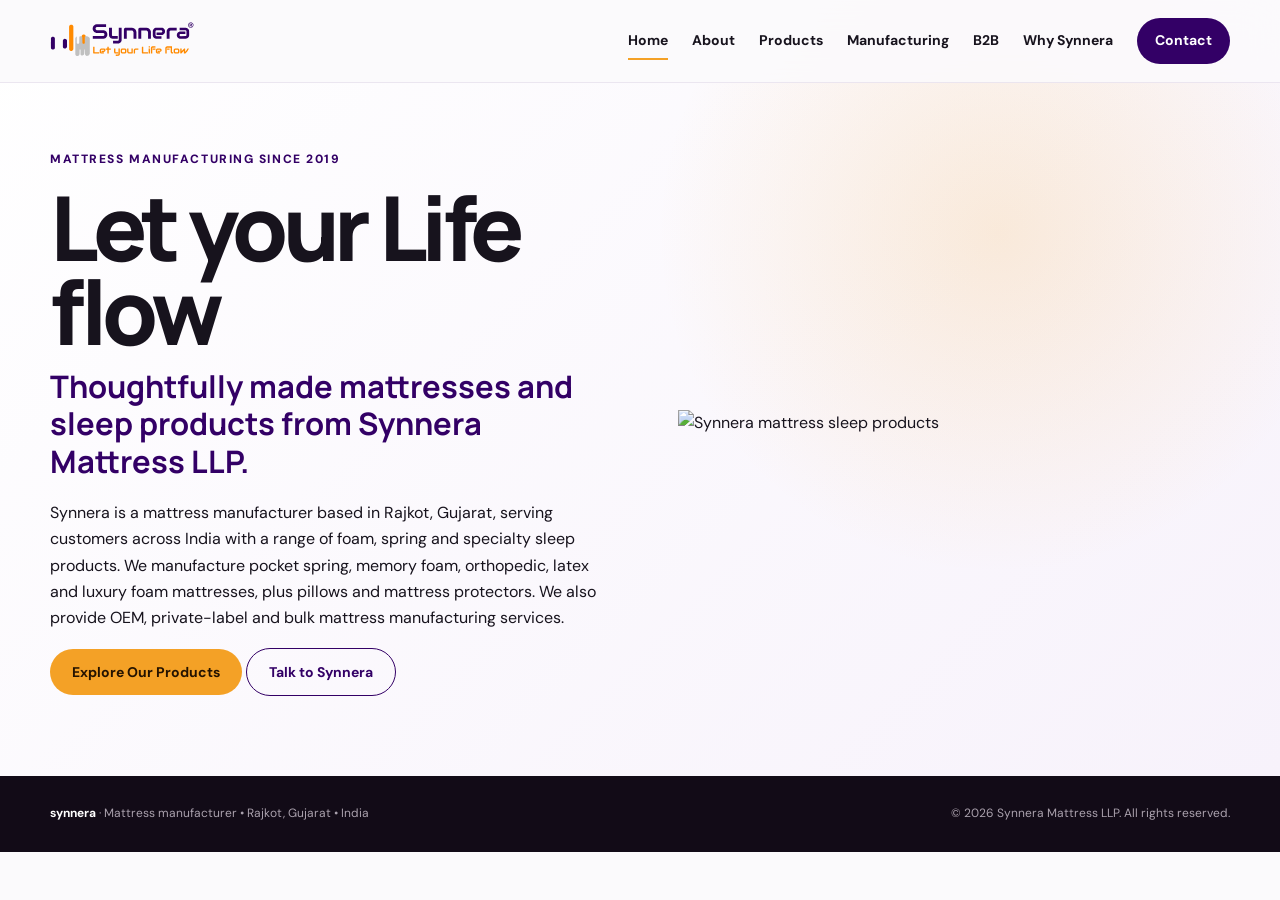
==== commit 3377d003: "SEO + AI/Entity Visibility Upgrade: Canonical www domain, fix JavaScript title overwrite, strengthen" ====
--- a/index.html
+++ b/index.html
@@ -5,19 +5,19 @@
   <meta name="viewport" content="width=device-width,initial-scale=1">
   <meta name="theme-color" content="#330066">
   <title>Synnera | Mattress Manufacturer in India</title>
-  <meta name="description" content="Synnera Mattress LLP is a mattress manufacturer in Rajkot, Gujarat, offering foam, memory foam, HR foam, latex, pocket spring and orthopedic mattresses, with OEM, private-label and bulk manufacturing capabilities.">
+  <meta name="description" content="Synnera Mattress LLP is a mattress manufacturer in Rajkot, Gujarat, offering foam, memory foam, HR foam, latex, pocket spring and orthopedic mattresses, with OEM and private-label manufacturing services.">
   <meta name="robots" content="index, follow">
-  <link rel="canonical" href="https://synnera.com/">
+  <link rel="canonical" href="https://www.synnera.com/">
   <meta property="og:title" content="Synnera | Mattress Manufacturer in India">
   <meta property="og:description" content="Synnera Mattress LLP is a mattress manufacturer in Rajkot, Gujarat, offering foam, memory foam, HR foam, latex, pocket spring and orthopedic mattresses.">
-  <meta property="og:url" content="https://synnera.com/">
+  <meta property="og:url" content="https://www.synnera.com/">
   <meta property="og:type" content="website">
   <meta property="og:site_name" content="Synnera">
-  <meta property="og:image" content="https://synnera.com/assets/synnera-logo.svg">
+  <meta property="og:image" content="https://www.synnera.com/assets/synnera-logo.svg">
   <meta name="twitter:card" content="summary_large_image">
   <meta name="twitter:title" content="Synnera | Mattress Manufacturer in India">
   <meta name="twitter:description" content="Synnera Mattress LLP is a mattress manufacturer in Rajkot, Gujarat, offering foam, memory foam, HR foam, latex, pocket spring and orthopedic mattresses.">
-  <meta name="twitter:image" content="https://synnera.com/assets/synnera-logo.svg">
+  <meta name="twitter:image" content="https://www.synnera.com/assets/synnera-logo.svg">
   <link rel="icon" type="image/svg+xml" href="/assets/synnera-logo.svg">
   <link rel="preconnect" href="https://fonts.googleapis.com">
   <link rel="preconnect" href="https://fonts.gstatic.com" crossorigin>
@@ -27,29 +27,31 @@
   {
     "@context": "https://schema.org",
     "@type": "Organization",
+    "@id": "https://www.synnera.com/#organization",
     "name": "Synnera",
     "legalName": "Synnera Mattress LLP",
-    "url": "https://synnera.com",
-    "logo": "https://synnera.com/assets/synnera-logo.svg",
+    "url": "https://www.synnera.com/",
+    "logo": "https://www.synnera.com/assets/synnera-logo.svg",
     "telephone": "+918866670222",
     "email": "synnera@outlook.com",
     "address": {
       "@type": "PostalAddress",
-      "streetAddress": "Plot 9, Jay Industrial, Near Ramdev Plastic, Village-Lothada",
-      "addressLocality": "Rajkot",
-      "addressRegion": "Gujarat",
+      "streetAddress": "Plot No 9, Jay Industrial, near Ramdev Plastic",
+      "addressLocality": "Lothada",
+      "addressRegion": "Rajkot",
       "postalCode": "360024",
-      "addressCountry": "IN"
+      "addressCountry": "IN",
+      "addressRegion": "Gujarat"
     },
     "founded": "2019",
     "foundingDate": "2019",
+    "description": "Synnera Mattress LLP is a mattress manufacturer established in 2019, based in Rajkot, Gujarat, India. We manufacture pocket spring, memory foam, orthopedic, latex, HR foam and luxury foam mattresses with OEM, private-label and bulk manufacturing capabilities for businesses across India.",
     "sameAs": [
       "https://instagram.com/synnera_in",
       "https://facebook.com/synnera.in",
       "https://www.youtube.com/@synnera",
       "https://twitter.com/synnera_in"
-    ],
-    "description": "Synnera is a mattress manufacturer in Rajkot, Gujarat offering foam, memory foam, HR foam, latex, pocket spring and orthopedic mattresses, with OEM, private-label and bulk manufacturing services."
+    ]
   }
   </script>
 </head>
@@ -61,4 +63,4 @@
     if (window.netlifyIdentity) window.netlifyIdentity.on('login', function () { document.location.href = '/admin/'; });
   </script>
 </body>
-</html>+</html>
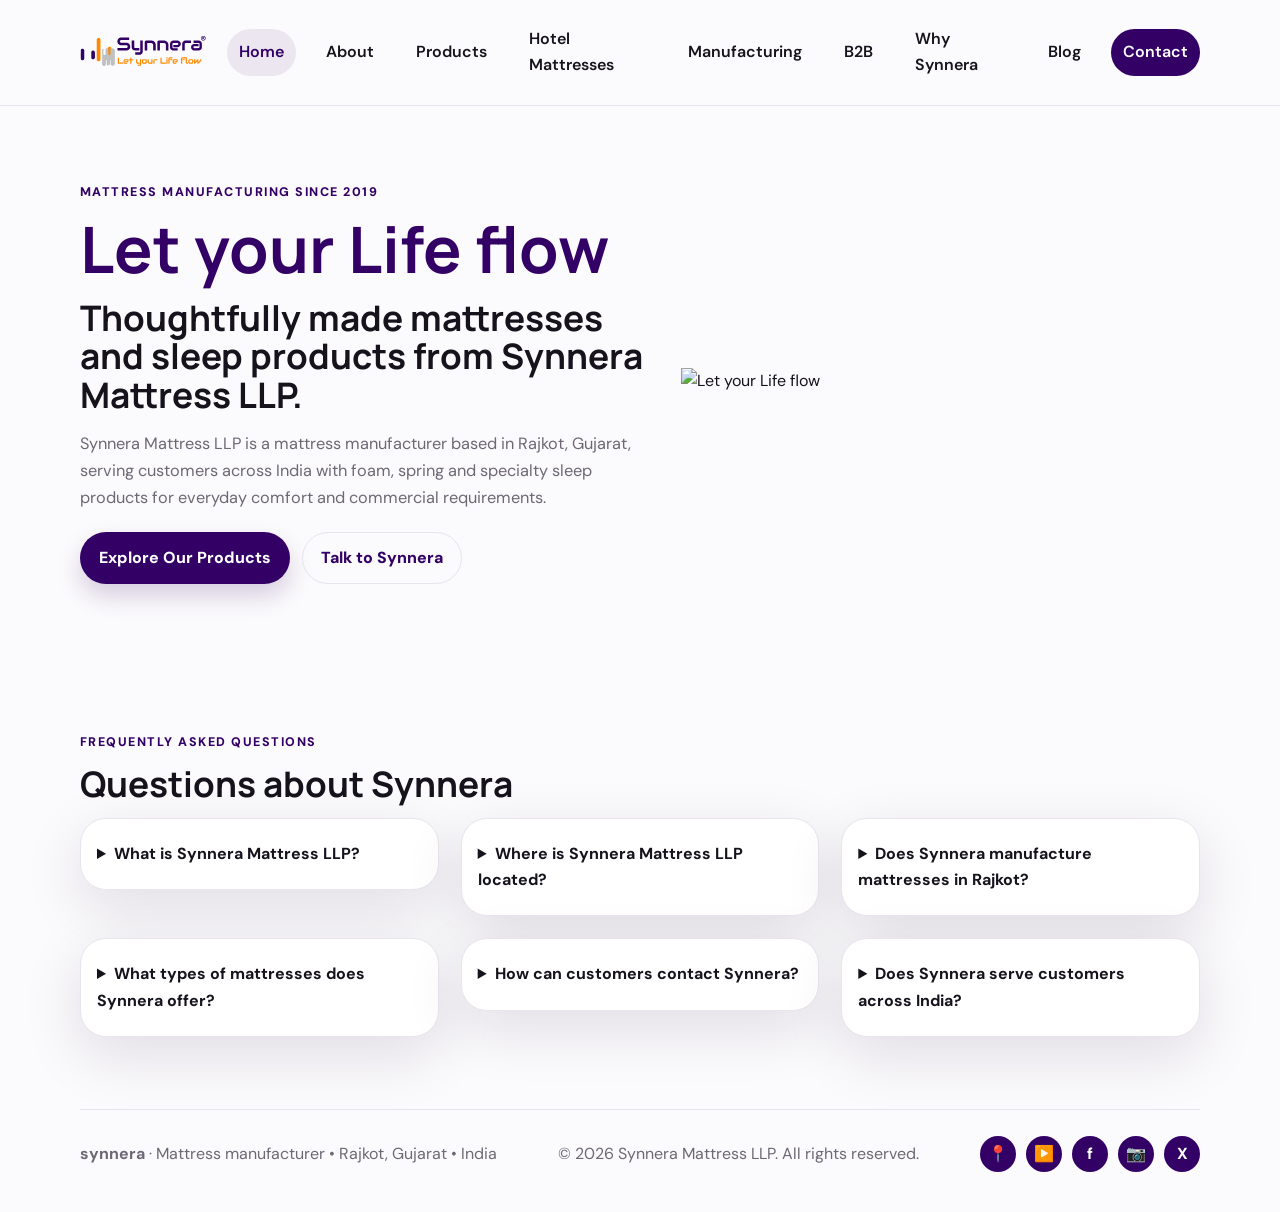
==== commit 2f3cfea3: "Fix Facebook/Twitter link previews by using JPG image instead of SVG" ====
--- a/index.html
+++ b/index.html
@@ -13,11 +13,14 @@
   <meta property="og:url" content="https://www.synnera.com/">
   <meta property="og:type" content="website">
   <meta property="og:site_name" content="Synnera">
-  <meta property="og:image" content="https://www.synnera.com/assets/synnera-logo.svg">
+  <meta property="og:image" content="https://www.synnera.com/assets/og-image.jpg">
+  <meta property="og:image:width" content="1200">
+  <meta property="og:image:height" content="630">
+  <meta property="og:image:alt" content="Synnera - Let your Life Flow, mattress manufacturer in India">
   <meta name="twitter:card" content="summary_large_image">
   <meta name="twitter:title" content="Synnera | Mattress Manufacturer in India">
   <meta name="twitter:description" content="Synnera Mattress LLP is a mattress manufacturer in Rajkot, Gujarat, offering foam, memory foam, HR foam, latex, pocket spring and orthopedic mattresses.">
-  <meta name="twitter:image" content="https://www.synnera.com/assets/synnera-logo.svg">
+  <meta name="twitter:image" content="https://www.synnera.com/assets/og-image.jpg">
   <link rel="icon" type="image/svg+xml" href="/assets/synnera-logo.svg">
   <link rel="preconnect" href="https://fonts.googleapis.com">
   <link rel="preconnect" href="https://fonts.gstatic.com" crossorigin>
@@ -32,25 +35,24 @@
     "legalName": "Synnera Mattress LLP",
     "url": "https://www.synnera.com/",
     "logo": "https://www.synnera.com/assets/synnera-logo.svg",
-    "telephone": "+918866670222",
+    "telephone": "+91 8866670222",
     "email": "synnera@outlook.com",
+    "foundingDate": "2019",
     "address": {
       "@type": "PostalAddress",
       "streetAddress": "Plot No 9, Jay Industrial, near Ramdev Plastic",
       "addressLocality": "Lothada",
-      "addressRegion": "Rajkot",
+      "addressRegion": "Gujarat",
       "postalCode": "360024",
-      "addressCountry": "IN",
-      "addressRegion": "Gujarat"
+      "addressCountry": "IN"
     },
-    "founded": "2019",
-    "foundingDate": "2019",
     "description": "Synnera Mattress LLP is a mattress manufacturer established in 2019, based in Rajkot, Gujarat, India. We manufacture pocket spring, memory foam, orthopedic, latex, HR foam and luxury foam mattresses with OEM, private-label and bulk manufacturing capabilities for businesses across India.",
     "sameAs": [
-      "https://instagram.com/synnera_in",
-      "https://facebook.com/synnera.in",
-      "https://www.youtube.com/@synnera",
-      "https://twitter.com/synnera_in"
+      "https://maps.app.goo.gl/b8dHw7Qk7nR7N8yQ9",
+      "https://youtube.com/@synnera",
+      "https://www.facebook.com/synnera.in",
+      "https://www.instagram.com/synnera_in/",
+      "https://x.com/synnera_in"
     ]
   }
   </script>
--- a/styles.css
+++ b/styles.css
@@ -1,4 +1,44 @@
- :root{--purple:#330066;--gold:#f4a126;--ink:#17131d;--muted:#6e6875;--paper:#fbfafc;--line:#e9e4ed;--white:#fff;--shadow:0 18px 60px rgba(31,14,52,.12);--radius:26px}
-*{box-sizing:border-box}html{scroll-behavior:smooth}body{margin:0;background:var(--paper);color:var(--ink);font-family:"DM Sans",sans-serif;line-height:1.65}a{color:inherit;text-decoration:none}img{max-width:100%;display:block}.container{width:min(1180px,calc(100% - 48px));margin:auto}.nav{position:fixed;z-index:20;top:0;left:0;right:0;background:rgba(251,250,252,.9);backdrop-filter:blur(18px);border-bottom:1px solid rgba(51,0,102,.08)}.nav-inner{height:82px;display:flex;align-items:center;justify-content:space-between}.brand-link{display:block}.logo{width:145px;max-height:55px;object-fit:contain}.nav-links{display:flex;align-items:center;gap:24px;font-size:14px;font-weight:700}.nav-links a{padding:9px 0;position:relative}.nav-links a:after{content:"";position:absolute;left:0;right:100%;bottom:2px;height:2px;background:var(--gold);transition:right .2s}.nav-links a:hover:after,.nav-links a.active:after{right:0}.nav-links .nav-cta{color:#fff;background:var(--purple);border-radius:99px;padding:11px 18px}.nav-links .nav-cta:after{display:none}.menu{display:none;border:0;background:none;padding:10px;cursor:pointer}.menu span{display:block;width:24px;height:2px;background:var(--purple);margin:5px 0;transition:.2s}.menu.is-open span:first-child{transform:translateY(7px) rotate(45deg)}.menu.is-open span:nth-child(2){opacity:0}.menu.is-open span:last-child{transform:translateY(-7px) rotate(-45deg)}.hero{padding:150px 0 80px;position:relative;overflow:hidden;background:radial-gradient(circle at 78% 30%,rgba(244,161,38,.16),transparent 30%),linear-gradient(135deg,#fff 0%,#f7f2fb 100%)}.hero-grid{display:grid;grid-template-columns:1fr 1fr;gap:75px;align-items:center}.eyebrow{color:var(--purple);font-weight:800;text-transform:uppercase;letter-spacing:.13em;font-size:12px}.hero h1{font:800 clamp(52px,7vw,92px)/.94 Manrope,sans-serif;letter-spacing:-.06em;margin:15px 0}.hero h2{font:700 clamp(20px,2.5vw,31px)/1.2 Manrope,sans-serif;margin:0 0 20px;color:var(--purple)}.lead{font-size:18px;max-width:620px;color:var(--muted)}.actions{display:flex;flex-wrap:wrap;gap:12px;margin-top:30px}.btn{border:0;border-radius:99px;padding:14px 22px;font:700 14px "DM Sans",sans-serif;display:inline-block;cursor:pointer}.btn-primary{background:var(--gold);color:#241300}.btn-secondary{border:1px solid var(--purple);color:var(--purple)}.hero-photo,.about-photo,.factory-photo{border-radius:30px;overflow:hidden;position:relative;box-shadow:var(--shadow)}.hero-photo{min-height:530px}.hero-photo img,.about-photo img,.factory-photo img{width:100%;height:100%;object-fit:cover}.hero-badge{position:absolute;left:20px;bottom:20px;background:#fff;padding:15px 18px;border-radius:16px;box-shadow:var(--shadow)}.hero-badge strong,.hero-badge small{display:block}.hero-badge small{color:var(--muted);font-size:12px}.home-links,.about,.products,.capabilities,.why{padding:105px 0}.home-links{background:#fff}.section-head{max-width:780px;margin-bottom:45px}.section-head h2,.page-intro h2{font:800 clamp(34px,4.2vw,56px)/1.06 Manrope,sans-serif;letter-spacing:-.04em;margin:12px 0 16px}.section-head p{color:var(--muted);font-size:17px}.link-grid{display:grid;grid-template-columns:repeat(3,1fr);gap:18px}.link-grid a{border:1px solid var(--line);border-radius:22px;padding:28px;background:var(--paper);transition:transform .2s,box-shadow .2s}.link-grid a:hover{transform:translateY(-4px);box-shadow:var(--shadow)}.link-grid span,.why-icon{color:var(--gold);font-weight:800}.link-grid h3{font:700 23px/1.2 Manrope,sans-serif;color:var(--purple)}.link-grid p{color:var(--muted)}.page-intro{padding:165px 0 75px;background:linear-gradient(135deg,#fff,#f7f2fb)}.page-intro .section-head{margin:0;max-width:850px}.about{background:#fff}.about-grid{display:grid;grid-template-columns:.9fr 1.1fr;gap:65px;align-items:center}.about-photo{height:520px}.stats{display:grid;grid-template-columns:repeat(4,1fr);gap:12px;margin-top:30px}.stat{padding-top:18px;border-top:2px solid var(--gold)}.stat strong{display:block;color:var(--purple);font:800 28px Manrope,sans-serif}.stat span{font-size:12px;color:var(--muted)}.products{background:var(--paper)}.product-grid{display:grid;grid-template-columns:repeat(3,1fr);gap:22px}.product-card{background:#fff;border:1px solid var(--line);border-radius:26px;overflow:hidden}.product-card>img{height:230px;width:100%;object-fit:cover}.product-body{padding:22px}.pill{font-size:11px;color:var(--purple);font-weight:800;text-transform:uppercase;letter-spacing:.1em}.product-body h3{font:700 22px/1.2 Manrope,sans-serif;margin:9px 0}.product-body p,.step p,.why-card p{color:var(--muted)}.features{display:flex;flex-wrap:wrap;gap:7px}.features span{background:#f3edf8;border-radius:99px;padding:5px 9px;font-size:11px}.manufacturing{padding:105px 0;background:#1a1021;color:#fff}.manufacturing .eyebrow{color:var(--gold)}.manufacturing .section-head p{color:#c6becb}.manufacturing-grid{display:grid;grid-template-columns:1fr .9fr;gap:60px;align-items:center}.steps{display:grid;gap:18px}.step{display:flex;gap:16px}.step-num{color:var(--gold);font-weight:800;font-size:13px;min-width:28px}.step h3{margin:0;font:700 20px Manrope,sans-serif}.step p{margin:5px 0}.factory-photo{height:560px}.capabilities{background:linear-gradient(135deg,#f7f0fb,#fff)}.cap-grid{display:grid;grid-template-columns:.9fr 1.1fr;gap:55px;align-items:start}.cap-list{display:grid;grid-template-columns:repeat(2,1fr);gap:12px}.cap-item{padding:19px 20px;background:#fff;border:1px solid var(--line);border-radius:14px;font-weight:700;color:var(--purple)}.why{background:#fff}.why-grid{display:grid;grid-template-columns:repeat(3,1fr);gap:18px}.why-card{padding:27px;border:1px solid var(--line);border-radius:22px}.why-icon{font-size:18px}.why-card h3{font:700 20px Manrope,sans-serif}.contact{padding:105px 0;background:var(--purple);color:#fff}.contact .eyebrow{color:var(--gold)}.contact h2{font:800 clamp(38px,4vw,58px)/1.05 Manrope,sans-serif;letter-spacing:-.04em}.contact-copy{color:#ddd2e2;max-width:560px}.contact-grid{display:grid;grid-template-columns:1fr .9fr;gap:60px;align-items:start}.contact-links{display:grid;gap:10px;margin-top:28px}.contact-links a{color:#fff}.form{background:#fff;color:var(--ink);padding:30px;border-radius:24px}.form h3{font:700 24px Manrope,sans-serif;margin-top:0}.field{display:grid;gap:5px;margin:13px 0}.field label{font-size:12px;font-weight:700}.field input,.field textarea{border:1px solid var(--line);border-radius:10px;padding:12px;font:inherit}.field textarea{min-height:110px;resize:vertical}.form-note{font-size:11px;color:#777;margin:12px 0 0}.hidden{display:none}footer{background:#120b17;color:#aaa1ad;padding:28px 0}.footer-inner{display:flex;justify-content:space-between;gap:20px;align-items:center;font-size:12px}.footer-inner strong{color:#fff}.loading{padding:140px;text-align:center}.loading span{display:inline-block;width:8px;height:8px;background:var(--gold);border-radius:50%;margin:4px;animation:b 1s infinite alternate}.loading span:nth-child(2){animation-delay:.2s}.loading span:nth-child(3){animation-delay:.4s}@keyframes b{to{transform:translateY(-8px)}}.error{font-family:Arial;padding:40px;max-width:800px;margin:auto}
-@media(max-width:900px){.container{width:min(100% - 36px,1180px)}.menu{display:block}.nav-links{display:none;position:absolute;top:82px;left:0;right:0;padding:14px 18px 22px;background:rgba(251,250,252,.98);border-bottom:1px solid var(--line);box-shadow:0 16px 30px rgba(31,14,52,.1);flex-direction:column;align-items:stretch;gap:4px}.nav-links.mobile-open{display:flex}.nav-links a{padding:12px 4px}.nav-links .nav-cta{padding:12px 15px;text-align:center;margin-top:5px}.hero{padding-top:130px}.hero-grid,.about-grid,.manufacturing-grid,.cap-grid,.contact-grid{grid-template-columns:1fr}.hero-photo{min-height:420px}.factory-photo{height:400px}.product-grid{grid-template-columns:repeat(2,1fr)}.why-grid{grid-template-columns:repeat(2,1fr)}}
-@media(max-width:620px){.container{width:min(100% - 28px,1180px)}.hero h1{font-size:52px}.hero-grid{gap:34px}.home-links,.about,.products,.capabilities,.why,.manufacturing,.contact{padding:75px 0}.page-intro{padding:135px 0 55px}.product-grid,.why-grid,.link-grid,.cap-list{grid-template-columns:1fr}.stats{grid-template-columns:repeat(2,1fr)}.hero-photo{min-height:330px}.about-photo{height:360px}.factory-photo{height:300px}.footer-inner{align-items:flex-start;flex-direction:column}.logo{width:125px}}
+  :root{--purple:#330066;--gold:#f4a126;--ink:#17131d;--muted:#6e6875;--paper:#fbfafc;--line:#e9e4ed;--white:#fff;--shadow:0 18px 60px rgba(31,14,52,.12);--radius:26px}
+*{box-sizing:border-box}html{scroll-behavior:smooth}body{margin:0;background:var(--paper);color:var(--ink);font-family:"DM Sans",sans-serif;line-height:1.65}a{color:inherit;text-decoration:none}img{max-width:100%;display:block}input,textarea,button{font:inherit}.container{width:min(1120px,calc(100% - 32px));margin:0 auto}.nav{position:sticky;top:0;z-index:20;background:rgba(251,250,252,.9);backdrop-filter:blur(10px);border-bottom:1px solid var(--line)}.nav-inner{display:flex;align-items:center;justify-content:space-between;gap:20px;padding:16px 0}.brand-link{display:flex;align-items:center}.logo{width:130px;height:auto}.nav-links{display:flex;align-items:center;gap:18px}.nav-links a{padding:10px 12px;border-radius:999px;color:var(--ink);font-weight:600;transition:.2s}.nav-links a:hover,.nav-links a.active{background:rgba(51,0,102,.08);color:var(--purple)}.nav-cta{background:var(--purple);color:var(--white)!important}.hero,.page-intro,.about,.products,.manufacturing,.capabilities,.contact,.hotel-content,.hotel-contact,.why,.faq{padding:72px 0}.hero-grid,.about-grid,.manufacturing-grid,.cap-grid,.contact-grid,.hotel-grid{display:grid;grid-template-columns:1.05fr .95fr;gap:28px;align-items:center}.eyebrow{display:inline-block;font-size:.78rem;letter-spacing:.12em;text-transform:uppercase;color:var(--purple);font-weight:800;margin-bottom:12px}.section-head h1,.section-head h2,.hero h1,.hero h2,.page-intro h1,.page-intro h2{margin:0 0 14px;color:var(--purple);font-family:"Manrope",sans-serif;line-height:1.1}.hero h1,.page-intro h1{font-size:clamp(2.3rem,5vw,4rem)}.hero h2,.section-head h2{font-size:clamp(1.55rem,3vw,2.2rem);color:var(--ink)}.hero p,.section-head p,.page-intro p,.about p,.manufacturing p,.capabilities p,.contact p,.faq p,.hotel-content p,.why-card p{color:var(--muted);font-size:1.02rem}.hero-cta,.product-action,.contact-actions{display:flex;flex-wrap:wrap;gap:12px;margin-top:20px}.btn{display:inline-flex;align-items:center;justify-content:center;padding:12px 18px;border-radius:999px;border:1px solid transparent;font-weight:800;transition:.2s;cursor:pointer;text-decoration:none}.btn-primary{background:var(--purple);color:var(--white);box-shadow:0 12px 24px rgba(51,0,102,.18)}.btn-secondary{background:transparent;border-color:var(--line);color:var(--purple)}.btn-whatsapp{background:#25d366;color:#fff;box-shadow:0 12px 24px rgba(37,211,102,.24)}.product-grid,.why-grid,.faq-grid,.stats-grid,.steps-grid{display:grid;grid-template-columns:repeat(auto-fit,minmax(240px,1fr));gap:22px}.product-card,.why-card,.faq-item,.step,.stat{background:#fff;border:1px solid var(--line);border-radius:var(--radius);box-shadow:var(--shadow);overflow:hidden}.product-image{height:220px;overflow:hidden;border-bottom:1px solid var(--line)}.product-image img{width:100%;height:100%;object-fit:cover}.product-info{padding:20px}.product-category{display:inline-block;padding:6px 10px;border-radius:999px;background:rgba(244,161,38,.15);color:var(--purple);font-size:.8rem;font-weight:800;margin-bottom:10px}.product-card h3{margin:0 0 10px;font-size:1.25rem;color:var(--ink)}.product-card p{margin:0;color:var(--muted)}.product-features{list-style:none;padding:0;margin:14px 0 0;display:grid;gap:8px}.product-features li{position:relative;padding-left:18px;color:var(--ink)}.product-features li:before{content:"•";position:absolute;left:0;color:var(--gold);font-size:1.4rem;line-height:1}.product-action{padding:0 20px 20px}.steps-grid{grid-template-columns:repeat(auto-fit,minmax(220px,1fr))}.step{padding:20px}.step-number{font-size:1.8rem;font-weight:800;color:var(--gold);margin-bottom:8px}.step h3{margin:0 0 8px;font-size:1.1rem}.cap-list{list-style:none;padding:0;margin:20px 0;display:grid;gap:10px}.cap-list li{background:rgba(51,0,102,.04);padding:12px 14px;border-radius:14px;border:1px solid var(--line);color:var(--ink)}.why-card{padding:22px}.why-icon{width:40px;height:40px;border-radius:50%;display:grid;place-items:center;background:var(--purple);color:var(--white);font-size:1.2rem;font-weight:800;margin-bottom:16px}.stats-grid{margin-top:20px}.stat{padding:22px 18px;text-align:center}.stat-value{font-size:1.5rem;font-weight:800;color:var(--purple)}.stat-label{color:var(--muted);font-size:.95rem;margin-top:8px}.faq-grid{grid-template-columns:repeat(auto-fit,minmax(280px,1fr));align-items:start}.faq-item{padding:8px 16px}.faq-item summary{cursor:pointer;padding:14px 0;font-weight:700;color:var(--ink)}.faq-item details[open]{padding-bottom:10px}.faq-item p{margin:0 0 10px;padding-bottom:12px;color:var(--muted)}.contact-grid{grid-template-columns:1fr 1fr;align-items:start}.form-group{margin-bottom:16px}.form-group label{display:block;font-weight:700;margin-bottom:8px;color:var(--ink)}.form-group input,.form-group textarea{width:100%;padding:14px 16px;border:1px solid var(--line);border-radius:14px;background:var(--white);color:var(--ink)}.form-group textarea{min-height:140px;resize:vertical}.footer-inner{display:flex;flex-wrap:wrap;align-items:center;justify-content:space-between;gap:14px;padding:26px 0 40px;border-top:1px solid var(--line);color:var(--muted)}.footer-socials{display:flex;align-items:center;gap:10px}.footer-socials a{display:grid;place-items:center;width:36px;height:36px;border-radius:50%;background:var(--purple);color:var(--white);font-weight:700}.menu{display:none;width:52px;height:52px;border:1px solid var(--line);background:#fff;border-radius:12px;cursor:pointer;padding:10px}.menu span{display:block;height:2px;width:100%;background:var(--purple);margin:6px 0;border-radius:999px}@media (max-width: 760px){.nav-links{display:none;position:absolute;top:100%;left:0;right:0;background:#fff;border-top:1px solid var(--line);padding:16px 16px 20px;flex-direction:column;align-items:stretch;box-shadow:0 18px 36px rgba(31,14,52,.08)}.nav-links.mobile-open{display:flex}.menu{display:block}.hero-grid,.about-grid,.manufacturing-grid,.cap-grid,.contact-grid,.hotel-grid{grid-template-columns:1fr}.hero,.page-intro,.about,.products,.manufacturing,.capabilities,.contact,.hotel-content,.hotel-contact,.why,.faq{padding:52px 0}.logo{width:110px}}
+
+/* BLOG STYLES */
+.blog-list { padding: 40px 0 80px; }
+.blog-grid { display: grid; grid-template-columns: 1fr; gap: 28px; max-width: 820px; margin: 0 auto; }
+.blog-card { background: #fff; border: 1px solid var(--line); border-radius: var(--radius); box-shadow: var(--shadow); padding: 28px 30px; transition: transform .2s, box-shadow .2s; }
+.blog-card:hover { transform: translateY(-3px); box-shadow: 0 22px 50px rgba(31,14,52,.14); }
+.blog-card-meta { display: flex; flex-wrap: wrap; gap: 12px; align-items: center; margin-bottom: 12px; font-size: .88rem; color: var(--muted); }
+.blog-category { display: inline-block; padding: 5px 12px; border-radius: 999px; background: rgba(244,161,38,.15); color: var(--purple); font-size: .78rem; font-weight: 800; }
+.blog-card-title { margin: 0 0 12px; font-family: "Manrope", sans-serif; font-size: 1.45rem; line-height: 1.3; color: var(--ink); }
+.blog-card-title a { color: inherit; text-decoration: none; }
+.blog-card-title a:hover { color: var(--purple); }
+.blog-card-desc { margin: 0 0 16px; color: var(--muted); font-size: 1.02rem; line-height: 1.6; }
+.blog-read-more { display: inline-flex; font-weight: 700; color: var(--purple); font-size: .95rem; }
+.blog-read-more:hover { text-decoration: underline; }
+.blog-post { padding: 40px 0 80px; }
+.blog-post-container { max-width: 760px; }
+.blog-post-header { margin-bottom: 36px; padding-bottom: 28px; border-bottom: 1px solid var(--line); }
+.blog-post-meta { display: flex; flex-wrap: wrap; gap: 14px; align-items: center; margin-bottom: 18px; font-size: .9rem; color: var(--muted); }
+.blog-back { font-weight: 700; color: var(--purple); }
+.blog-post-header h1 { margin: 0 0 14px; font-family: "Manrope", sans-serif; font-size: clamp(1.8rem, 4vw, 2.5rem); line-height: 1.2; color: var(--purple); }
+.blog-post-desc { margin: 0; font-size: 1.12rem; color: var(--muted); line-height: 1.6; }
+.blog-post-content { font-size: 1.05rem; line-height: 1.75; color: var(--ink); }
+.blog-post-content h2 { margin: 42px 0 16px; font-family: "Manrope", sans-serif; font-size: 1.45rem; color: var(--purple); }
+.blog-post-content h3 { margin: 28px 0 12px; font-family: "Manrope", sans-serif; font-size: 1.15rem; color: var(--ink); }
+.blog-post-content p { margin: 0 0 16px; }
+.blog-post-content ul, .blog-post-content ol { margin: 0 0 20px; padding-left: 22px; }
+.blog-post-content li { margin-bottom: 8px; }
+.blog-post-content a { color: var(--purple); text-decoration: underline; }
+.comparison-table { width: 100%; border-collapse: collapse; background: #fff; font-size: .98rem; margin: 24px 0; }
+.comparison-table th { background: var(--purple); color: #fff; text-align: left; padding: 14px 18px; }
+.comparison-table td { padding: 14px 18px; border-top: 1px solid var(--line); }
+.comparison-table tr:nth-child(even) td { background: rgba(51,0,102,.03); }
+.cta-box { background: #fff; border: 1px solid var(--line); border-radius: var(--radius); box-shadow: var(--shadow); padding: 28px 26px; margin: 36px 0 24px; text-align: center; }
+.medical-disclaimer { background: rgba(244,161,38,.08); border-left: 4px solid var(--gold); padding: 16px 18px; margin: 32px 0 10px; font-size: .92rem; color: var(--muted); border-radius: 0 12px 12px 0; }
+.blog-faq { display: grid; gap: 12px; margin: 20px 0 28px; }
+.blog-post-footer { margin-top: 48px; padding-top: 32px; border-top: 1px solid var(--line); }
+.blog-author { margin-bottom: 28px; }
+.blog-cta-bottom { display: flex; flex-wrap: wrap; gap: 12px; }
+@media (max-width: 760px) {
+  .blog-card { padding: 22px 20px; }
+  .blog-post-header h1 { font-size: 1.7rem; }
+}
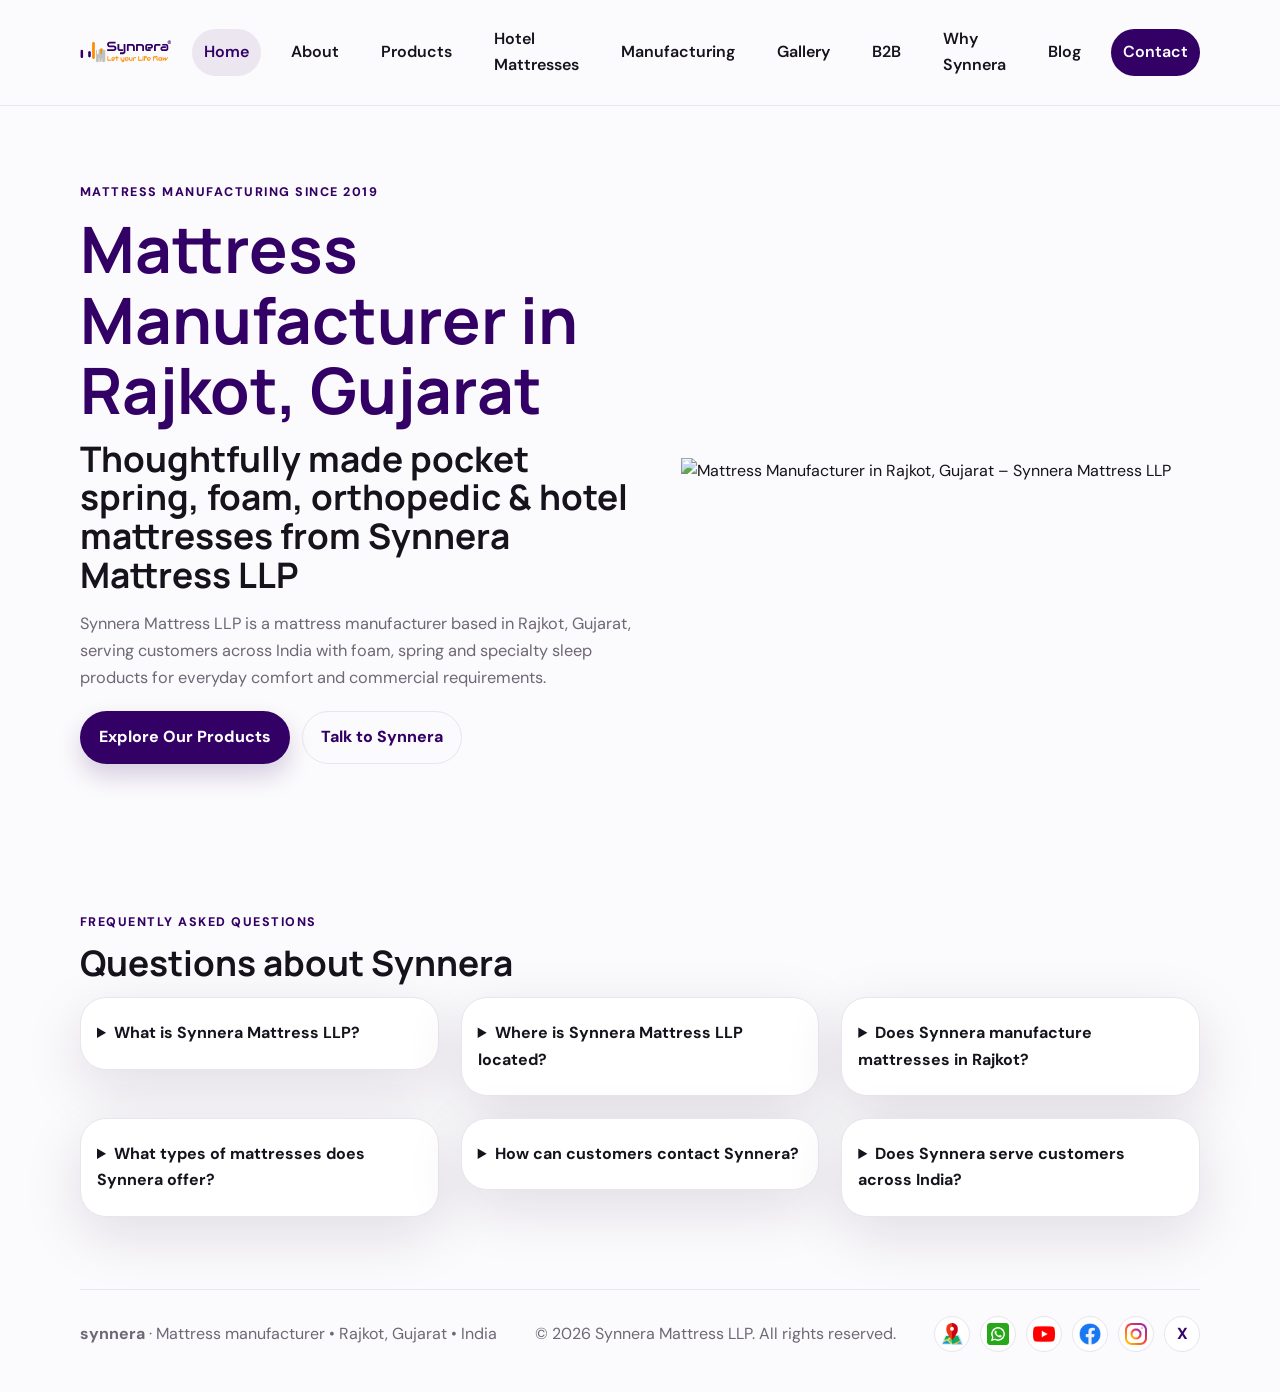
==== commit ec4cc434: "Add files via upload" ====
--- a/index.html
+++ b/index.html
@@ -4,12 +4,12 @@
   <meta charset="utf-8">
   <meta name="viewport" content="width=device-width,initial-scale=1">
   <meta name="theme-color" content="#330066">
-  <title>Synnera | Mattress Manufacturer in India</title>
-  <meta name="description" content="Synnera Mattress LLP is a mattress manufacturer in Rajkot, Gujarat, offering foam, memory foam, HR foam, latex, pocket spring and orthopedic mattresses, with OEM and private-label manufacturing services.">
+  <title>Mattress Manufacturer in Rajkot, Gujarat | Synnera Mattress LLP</title>
+  <meta name="description" content="Synnera Mattress LLP is a mattress manufacturer in Rajkot, Gujarat. Pocket spring, memory foam, orthopedic, latex and hotel mattresses. OEM and private label.">
   <meta name="robots" content="index, follow">
   <link rel="canonical" href="https://www.synnera.com/">
-  <meta property="og:title" content="Synnera | Mattress Manufacturer in India">
-  <meta property="og:description" content="Synnera Mattress LLP is a mattress manufacturer in Rajkot, Gujarat, offering foam, memory foam, HR foam, latex, pocket spring and orthopedic mattresses.">
+  <meta property="og:title" content="Mattress Manufacturer in Rajkot, Gujarat | Synnera Mattress LLP">
+  <meta property="og:description" content="Synnera Mattress LLP is a mattress manufacturer in Rajkot, Gujarat. Pocket spring, memory foam, orthopedic, latex and hotel mattresses. OEM and private label.">
   <meta property="og:url" content="https://www.synnera.com/">
   <meta property="og:type" content="website">
   <meta property="og:site_name" content="Synnera">
@@ -18,8 +18,8 @@
   <meta property="og:image:height" content="630">
   <meta property="og:image:alt" content="Synnera - Let your Life Flow, mattress manufacturer in India">
   <meta name="twitter:card" content="summary_large_image">
-  <meta name="twitter:title" content="Synnera | Mattress Manufacturer in India">
-  <meta name="twitter:description" content="Synnera Mattress LLP is a mattress manufacturer in Rajkot, Gujarat, offering foam, memory foam, HR foam, latex, pocket spring and orthopedic mattresses.">
+  <meta name="twitter:title" content="Mattress Manufacturer in Rajkot, Gujarat | Synnera Mattress LLP">
+  <meta name="twitter:description" content="Synnera Mattress LLP is a mattress manufacturer in Rajkot, Gujarat. Pocket spring, memory foam, orthopedic, latex and hotel mattresses. OEM and private label.">
   <meta name="twitter:image" content="https://www.synnera.com/assets/og-image.jpg">
   <link rel="icon" type="image/svg+xml" href="/assets/synnera-logo.svg">
   <link rel="preconnect" href="https://fonts.googleapis.com">
@@ -29,24 +29,33 @@
   <script type="application/ld+json">
   {
     "@context": "https://schema.org",
-    "@type": "Organization",
+    "@type": [
+      "Organization",
+      "LocalBusiness"
+    ],
     "@id": "https://www.synnera.com/#organization",
     "name": "Synnera",
     "legalName": "Synnera Mattress LLP",
     "url": "https://www.synnera.com/",
     "logo": "https://www.synnera.com/assets/synnera-logo.svg",
+    "image": "https://www.synnera.com/assets/og-image.jpg",
     "telephone": "+91 8866670222",
     "email": "synnera@outlook.com",
     "foundingDate": "2019",
     "address": {
       "@type": "PostalAddress",
       "streetAddress": "Plot No 9, Jay Industrial, near Ramdev Plastic",
-      "addressLocality": "Lothada",
+      "addressLocality": "Lothada, Rajkot",
       "addressRegion": "Gujarat",
       "postalCode": "360024",
       "addressCountry": "IN"
     },
-    "description": "Synnera Mattress LLP is a mattress manufacturer established in 2019, based in Rajkot, Gujarat, India. We manufacture pocket spring, memory foam, orthopedic, latex, HR foam and luxury foam mattresses with OEM, private-label and bulk manufacturing capabilities for businesses across India.",
+    "areaServed": {
+      "@type": "Country",
+      "name": "India"
+    },
+    "hasMap": "https://maps.app.goo.gl/b8dHw7Qk7nR7N8yQ9",
+    "description": "Synnera Mattress LLP is a mattress manufacturer established in 2019 in Rajkot, Gujarat, India. We manufacture pocket spring, memory foam, orthopedic, latex, HR foam and luxury mattresses for homes, hotels and bulk/OEM orders across India.",
     "sameAs": [
       "https://maps.app.goo.gl/b8dHw7Qk7nR7N8yQ9",
       "https://youtube.com/@synnera",
@@ -60,6 +69,20 @@
 <body>
   <div id="app"><div class="loading"><span></span><span></span><span></span></div></div>
   <script src="/app.js"></script>
+  <noscript>
+    <main class="container">
+      <h1>Mattress Manufacturer in Rajkot, Gujarat</h1>
+      <p>Synnera Mattress LLP is a mattress manufacturer established in 2019 in Rajkot, Gujarat, India. We manufacture pocket spring, memory foam, orthopedic, latex, HR foam and luxury mattresses for homes, hotels and bulk or OEM orders across India.</p>
+      <ul>
+        <li><a href="/products.html">Pocket spring, memory foam, orthopedic and latex mattresses</a></li>
+        <li><a href="/hotel-mattresses.html">Hotel mattress manufacturer in India</a></li>
+        <li><a href="/manufacturing.html">Mattress manufacturing in Rajkot</a></li>
+        <li><a href="/b2b.html">OEM and private label mattress manufacturing</a></li>
+        <li><a href="/gallery.html">Factory gallery and product videos</a></li>
+        <li><a href="/contact.html">Contact Synnera: +91 8866670222, synnera@outlook.com</a></li>
+      </ul>
+    </main>
+  </noscript>
   <script src="https://identity.netlify.com/v1/netlify-identity-widget.js"></script>
   <script>
     if (window.netlifyIdentity) window.netlifyIdentity.on('login', function () { document.location.href = '/admin/'; });
--- a/styles.css
+++ b/styles.css
@@ -1,5 +1,5 @@
   :root{--purple:#330066;--gold:#f4a126;--ink:#17131d;--muted:#6e6875;--paper:#fbfafc;--line:#e9e4ed;--white:#fff;--shadow:0 18px 60px rgba(31,14,52,.12);--radius:26px}
-*{box-sizing:border-box}html{scroll-behavior:smooth}body{margin:0;background:var(--paper);color:var(--ink);font-family:"DM Sans",sans-serif;line-height:1.65}a{color:inherit;text-decoration:none}img{max-width:100%;display:block}input,textarea,button{font:inherit}.container{width:min(1120px,calc(100% - 32px));margin:0 auto}.nav{position:sticky;top:0;z-index:20;background:rgba(251,250,252,.9);backdrop-filter:blur(10px);border-bottom:1px solid var(--line)}.nav-inner{display:flex;align-items:center;justify-content:space-between;gap:20px;padding:16px 0}.brand-link{display:flex;align-items:center}.logo{width:130px;height:auto}.nav-links{display:flex;align-items:center;gap:18px}.nav-links a{padding:10px 12px;border-radius:999px;color:var(--ink);font-weight:600;transition:.2s}.nav-links a:hover,.nav-links a.active{background:rgba(51,0,102,.08);color:var(--purple)}.nav-cta{background:var(--purple);color:var(--white)!important}.hero,.page-intro,.about,.products,.manufacturing,.capabilities,.contact,.hotel-content,.hotel-contact,.why,.faq{padding:72px 0}.hero-grid,.about-grid,.manufacturing-grid,.cap-grid,.contact-grid,.hotel-grid{display:grid;grid-template-columns:1.05fr .95fr;gap:28px;align-items:center}.eyebrow{display:inline-block;font-size:.78rem;letter-spacing:.12em;text-transform:uppercase;color:var(--purple);font-weight:800;margin-bottom:12px}.section-head h1,.section-head h2,.hero h1,.hero h2,.page-intro h1,.page-intro h2{margin:0 0 14px;color:var(--purple);font-family:"Manrope",sans-serif;line-height:1.1}.hero h1,.page-intro h1{font-size:clamp(2.3rem,5vw,4rem)}.hero h2,.section-head h2{font-size:clamp(1.55rem,3vw,2.2rem);color:var(--ink)}.hero p,.section-head p,.page-intro p,.about p,.manufacturing p,.capabilities p,.contact p,.faq p,.hotel-content p,.why-card p{color:var(--muted);font-size:1.02rem}.hero-cta,.product-action,.contact-actions{display:flex;flex-wrap:wrap;gap:12px;margin-top:20px}.btn{display:inline-flex;align-items:center;justify-content:center;padding:12px 18px;border-radius:999px;border:1px solid transparent;font-weight:800;transition:.2s;cursor:pointer;text-decoration:none}.btn-primary{background:var(--purple);color:var(--white);box-shadow:0 12px 24px rgba(51,0,102,.18)}.btn-secondary{background:transparent;border-color:var(--line);color:var(--purple)}.btn-whatsapp{background:#25d366;color:#fff;box-shadow:0 12px 24px rgba(37,211,102,.24)}.product-grid,.why-grid,.faq-grid,.stats-grid,.steps-grid{display:grid;grid-template-columns:repeat(auto-fit,minmax(240px,1fr));gap:22px}.product-card,.why-card,.faq-item,.step,.stat{background:#fff;border:1px solid var(--line);border-radius:var(--radius);box-shadow:var(--shadow);overflow:hidden}.product-image{height:220px;overflow:hidden;border-bottom:1px solid var(--line)}.product-image img{width:100%;height:100%;object-fit:cover}.product-info{padding:20px}.product-category{display:inline-block;padding:6px 10px;border-radius:999px;background:rgba(244,161,38,.15);color:var(--purple);font-size:.8rem;font-weight:800;margin-bottom:10px}.product-card h3{margin:0 0 10px;font-size:1.25rem;color:var(--ink)}.product-card p{margin:0;color:var(--muted)}.product-features{list-style:none;padding:0;margin:14px 0 0;display:grid;gap:8px}.product-features li{position:relative;padding-left:18px;color:var(--ink)}.product-features li:before{content:"•";position:absolute;left:0;color:var(--gold);font-size:1.4rem;line-height:1}.product-action{padding:0 20px 20px}.steps-grid{grid-template-columns:repeat(auto-fit,minmax(220px,1fr))}.step{padding:20px}.step-number{font-size:1.8rem;font-weight:800;color:var(--gold);margin-bottom:8px}.step h3{margin:0 0 8px;font-size:1.1rem}.cap-list{list-style:none;padding:0;margin:20px 0;display:grid;gap:10px}.cap-list li{background:rgba(51,0,102,.04);padding:12px 14px;border-radius:14px;border:1px solid var(--line);color:var(--ink)}.why-card{padding:22px}.why-icon{width:40px;height:40px;border-radius:50%;display:grid;place-items:center;background:var(--purple);color:var(--white);font-size:1.2rem;font-weight:800;margin-bottom:16px}.stats-grid{margin-top:20px}.stat{padding:22px 18px;text-align:center}.stat-value{font-size:1.5rem;font-weight:800;color:var(--purple)}.stat-label{color:var(--muted);font-size:.95rem;margin-top:8px}.faq-grid{grid-template-columns:repeat(auto-fit,minmax(280px,1fr));align-items:start}.faq-item{padding:8px 16px}.faq-item summary{cursor:pointer;padding:14px 0;font-weight:700;color:var(--ink)}.faq-item details[open]{padding-bottom:10px}.faq-item p{margin:0 0 10px;padding-bottom:12px;color:var(--muted)}.contact-grid{grid-template-columns:1fr 1fr;align-items:start}.form-group{margin-bottom:16px}.form-group label{display:block;font-weight:700;margin-bottom:8px;color:var(--ink)}.form-group input,.form-group textarea{width:100%;padding:14px 16px;border:1px solid var(--line);border-radius:14px;background:var(--white);color:var(--ink)}.form-group textarea{min-height:140px;resize:vertical}.footer-inner{display:flex;flex-wrap:wrap;align-items:center;justify-content:space-between;gap:14px;padding:26px 0 40px;border-top:1px solid var(--line);color:var(--muted)}.footer-socials{display:flex;align-items:center;gap:10px}.footer-socials a{display:grid;place-items:center;width:36px;height:36px;border-radius:50%;background:var(--purple);color:var(--white);font-weight:700}.menu{display:none;width:52px;height:52px;border:1px solid var(--line);background:#fff;border-radius:12px;cursor:pointer;padding:10px}.menu span{display:block;height:2px;width:100%;background:var(--purple);margin:6px 0;border-radius:999px}@media (max-width: 760px){.nav-links{display:none;position:absolute;top:100%;left:0;right:0;background:#fff;border-top:1px solid var(--line);padding:16px 16px 20px;flex-direction:column;align-items:stretch;box-shadow:0 18px 36px rgba(31,14,52,.08)}.nav-links.mobile-open{display:flex}.menu{display:block}.hero-grid,.about-grid,.manufacturing-grid,.cap-grid,.contact-grid,.hotel-grid{grid-template-columns:1fr}.hero,.page-intro,.about,.products,.manufacturing,.capabilities,.contact,.hotel-content,.hotel-contact,.why,.faq{padding:52px 0}.logo{width:110px}}
+*{box-sizing:border-box}html{scroll-behavior:smooth}body{margin:0;background:var(--paper);color:var(--ink);font-family:"DM Sans",sans-serif;line-height:1.65}a{color:inherit;text-decoration:none}img{max-width:100%;display:block}input,textarea,button{font:inherit}.container{width:min(1120px,calc(100% - 32px));margin:0 auto}.nav{position:sticky;top:0;z-index:20;background:rgba(251,250,252,.9);backdrop-filter:blur(10px);border-bottom:1px solid var(--line)}.nav-inner{display:flex;align-items:center;justify-content:space-between;gap:20px;padding:16px 0}.brand-link{display:flex;align-items:center}.logo{width:130px;height:auto}.nav-links{display:flex;align-items:center;gap:18px}.nav-links a{padding:10px 12px;border-radius:999px;color:var(--ink);font-weight:600;transition:.2s}.nav-links a:hover,.nav-links a.active{background:rgba(51,0,102,.08);color:var(--purple)}.nav-cta{background:var(--purple);color:var(--white)!important}.hero,.page-intro,.about,.products,.manufacturing,.capabilities,.contact,.hotel-content,.hotel-contact,.why,.faq{padding:72px 0}.hero-grid,.about-grid,.manufacturing-grid,.cap-grid,.contact-grid,.hotel-grid{display:grid;grid-template-columns:1.05fr .95fr;gap:28px;align-items:center}.eyebrow{display:inline-block;font-size:.78rem;letter-spacing:.12em;text-transform:uppercase;color:var(--purple);font-weight:800;margin-bottom:12px}.section-head h1,.section-head h2,.hero h1,.hero h2,.page-intro h1,.page-intro h2{margin:0 0 14px;color:var(--purple);font-family:"Manrope",sans-serif;line-height:1.1}.hero h1,.page-intro h1{font-size:clamp(2.3rem,5vw,4rem)}.hero h2,.section-head h2{font-size:clamp(1.55rem,3vw,2.2rem);color:var(--ink)}.hero p,.section-head p,.page-intro p,.about p,.manufacturing p,.capabilities p,.contact p,.faq p,.hotel-content p,.why-card p{color:var(--muted);font-size:1.02rem}.hero-cta,.product-action,.contact-actions{display:flex;flex-wrap:wrap;gap:12px;margin-top:20px}.btn{display:inline-flex;align-items:center;justify-content:center;padding:12px 18px;border-radius:999px;border:1px solid transparent;font-weight:800;transition:.2s;cursor:pointer;text-decoration:none}.btn-primary{background:var(--purple);color:var(--white);box-shadow:0 12px 24px rgba(51,0,102,.18)}.btn-secondary{background:transparent;border-color:var(--line);color:var(--purple)}.btn-whatsapp{background:#25d366;color:#fff;box-shadow:0 12px 24px rgba(37,211,102,.24)}.product-grid,.why-grid,.faq-grid,.stats-grid,.steps-grid{display:grid;grid-template-columns:repeat(auto-fit,minmax(240px,1fr));gap:22px}.product-card,.why-card,.faq-item,.step,.stat{background:#fff;border:1px solid var(--line);border-radius:var(--radius);box-shadow:var(--shadow);overflow:hidden}.product-image{height:220px;overflow:hidden;border-bottom:1px solid var(--line)}.product-image img{width:100%;height:100%;object-fit:cover}.product-info{padding:20px}.product-category{display:inline-block;padding:6px 10px;border-radius:999px;background:rgba(244,161,38,.15);color:var(--purple);font-size:.8rem;font-weight:800;margin-bottom:10px}.product-card h3{margin:0 0 10px;font-size:1.25rem;color:var(--ink)}.product-card p{margin:0;color:var(--muted)}.product-features{list-style:none;padding:0;margin:14px 0 0;display:grid;gap:8px}.product-features li{position:relative;padding-left:18px;color:var(--ink)}.product-features li:before{content:"•";position:absolute;left:0;color:var(--gold);font-size:1.4rem;line-height:1}.product-action{padding:0 20px 20px}.steps-grid{grid-template-columns:repeat(auto-fit,minmax(220px,1fr))}.step{padding:20px}.step-number{font-size:1.8rem;font-weight:800;color:var(--gold);margin-bottom:8px}.step h3{margin:0 0 8px;font-size:1.1rem}.cap-list{list-style:none;padding:0;margin:20px 0;display:grid;gap:10px}.cap-list li{background:rgba(51,0,102,.04);padding:12px 14px;border-radius:14px;border:1px solid var(--line);color:var(--ink)}.why-card{padding:22px}.why-icon{width:40px;height:40px;border-radius:50%;display:grid;place-items:center;background:var(--purple);color:var(--white);font-size:1.2rem;font-weight:800;margin-bottom:16px}.stats-grid{margin-top:20px}.stat{padding:22px 18px;text-align:center}.stat-value{font-size:1.5rem;font-weight:800;color:var(--purple)}.stat-label{color:var(--muted);font-size:.95rem;margin-top:8px}.faq-grid{grid-template-columns:repeat(auto-fit,minmax(280px,1fr));align-items:start}.faq-item{padding:8px 16px}.faq-item summary{cursor:pointer;padding:14px 0;font-weight:700;color:var(--ink)}.faq-item details[open]{padding-bottom:10px}.faq-item p{margin:0 0 10px;padding-bottom:12px;color:var(--muted)}.contact-grid{grid-template-columns:1fr 1fr;align-items:start}.form-group{margin-bottom:16px}.form-group label{display:block;font-weight:700;margin-bottom:8px;color:var(--ink)}.form-group input,.form-group textarea{width:100%;padding:14px 16px;border:1px solid var(--line);border-radius:14px;background:var(--white);color:var(--ink)}.form-group textarea{min-height:140px;resize:vertical}.footer-inner{display:flex;flex-wrap:wrap;align-items:center;justify-content:space-between;gap:14px;padding:26px 0 40px;border-top:1px solid var(--line);color:var(--muted)}.footer-socials{display:flex;align-items:center;gap:10px}.footer-socials a{display:grid;place-items:center;width:36px;height:36px;border-radius:50%;background:var(--white);border:1px solid var(--line);color:var(--purple);font-weight:700;transition:.2s}.footer-socials a:hover{transform:translateY(-2px);box-shadow:0 6px 16px rgba(51,0,102,.18)}.footer-socials img{display:block;width:22px;height:22px}.menu{display:none;width:52px;height:52px;border:1px solid var(--line);background:#fff;border-radius:12px;cursor:pointer;padding:10px}.menu span{display:block;height:2px;width:100%;background:var(--purple);margin:6px 0;border-radius:999px}@media (max-width: 760px){.nav-links{display:none;position:absolute;top:100%;left:0;right:0;background:#fff;border-top:1px solid var(--line);padding:16px 16px 20px;flex-direction:column;align-items:stretch;box-shadow:0 18px 36px rgba(31,14,52,.08)}.nav-links.mobile-open{display:flex}.menu{display:block}.hero-grid,.about-grid,.manufacturing-grid,.cap-grid,.contact-grid,.hotel-grid{grid-template-columns:1fr}.hero,.page-intro,.about,.products,.manufacturing,.capabilities,.contact,.hotel-content,.hotel-contact,.why,.faq{padding:52px 0}.logo{width:110px}}
 
 /* BLOG STYLES */
 .blog-list { padding: 40px 0 80px; }
@@ -42,3 +42,32 @@
   .blog-card { padding: 22px 20px; }
   .blog-post-header h1 { font-size: 1.7rem; }
 }
+
+/* Inner-page H1 keeps the same look the page title had when it was an H2 */
+.page-intro .page-title{margin:0 0 14px;font-family:"Manrope",sans-serif;line-height:1.1;font-size:clamp(1.55rem,3vw,2.2rem);color:var(--ink)}
+
+/* Gallery page */
+.gallery-videos,.gallery-photos,.gallery-cta{padding:56px 0}
+.video-grid{display:grid;grid-template-columns:repeat(auto-fill,minmax(300px,1fr));gap:22px;margin-top:28px}
+.video-card{background:var(--white);border:1px solid var(--line);border-radius:var(--radius);overflow:hidden;box-shadow:var(--shadow);display:flex;flex-direction:column}
+.video-frame{position:relative;aspect-ratio:16/9;background:#000}
+.video-frame iframe,.video-facade{position:absolute;inset:0;width:100%;height:100%;border:0}
+.video-facade{padding:0;background:#000;cursor:pointer;overflow:hidden}
+.video-facade img{width:100%;height:100%;object-fit:cover;opacity:.92;transition:.2s}
+.video-facade:hover img,.video-facade:focus-visible img{opacity:1;transform:scale(1.02)}
+.video-play{position:absolute;left:50%;top:50%;width:64px;height:64px;margin:-32px 0 0 -32px;border-radius:50%;background:var(--gold);box-shadow:0 8px 24px rgba(0,0,0,.35)}
+.video-play::after{content:"";position:absolute;left:25px;top:19px;border-style:solid;border-width:13px 0 13px 21px;border-color:transparent transparent transparent var(--purple)}
+.video-info{padding:18px 20px 22px}
+.video-info h3{margin:0 0 8px;font-family:"Manrope",sans-serif;color:var(--purple);font-size:1.1rem;line-height:1.3}
+.video-info p{margin:0 0 12px;color:var(--muted);font-size:.98rem}
+.video-link{font-weight:700;color:var(--purple)}
+.photo-grid{display:grid;grid-template-columns:repeat(auto-fill,minmax(240px,1fr));gap:18px;margin-top:28px}
+.photo-card{margin:0;background:var(--white);border:1px solid var(--line);border-radius:18px;overflow:hidden}
+.photo-open{display:block;width:100%;padding:0;border:0;background:none;cursor:zoom-in}
+.photo-open img{width:100%;aspect-ratio:4/3;object-fit:cover}
+.photo-card figcaption{padding:12px 14px;color:var(--muted);font-size:.92rem}
+.lightbox{position:fixed;inset:0;z-index:100;display:grid;place-items:center;padding:20px;background:rgba(10,4,20,.88)}
+.lightbox figure{margin:0;max-width:min(1100px,100%);max-height:100%;display:flex;flex-direction:column;align-items:center;gap:10px}
+.lightbox img{max-width:100%;max-height:80vh;border-radius:12px;object-fit:contain}
+.lightbox figcaption{color:var(--white);text-align:center}
+.lightbox-close{position:absolute;top:14px;right:18px;width:44px;height:44px;border:0;border-radius:50%;background:var(--white);color:var(--purple);font-size:1.8rem;line-height:1;cursor:pointer}
